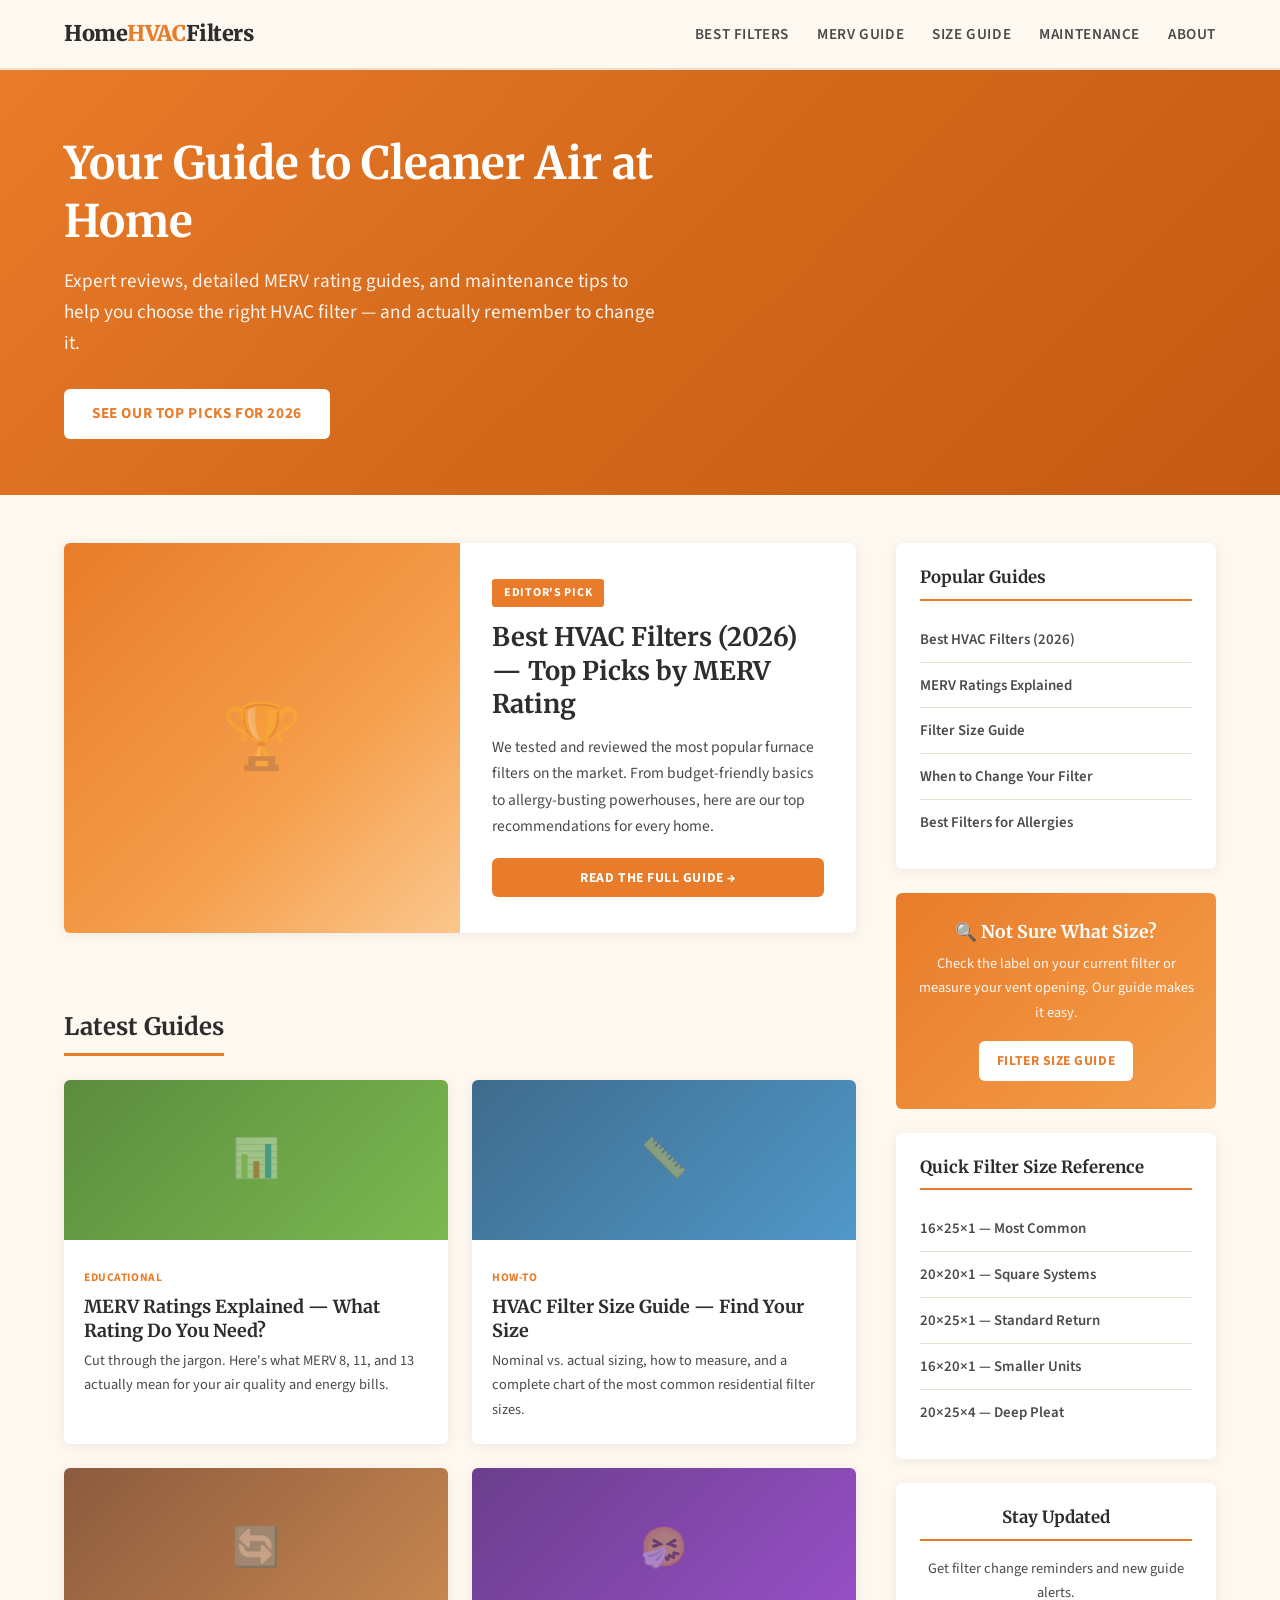
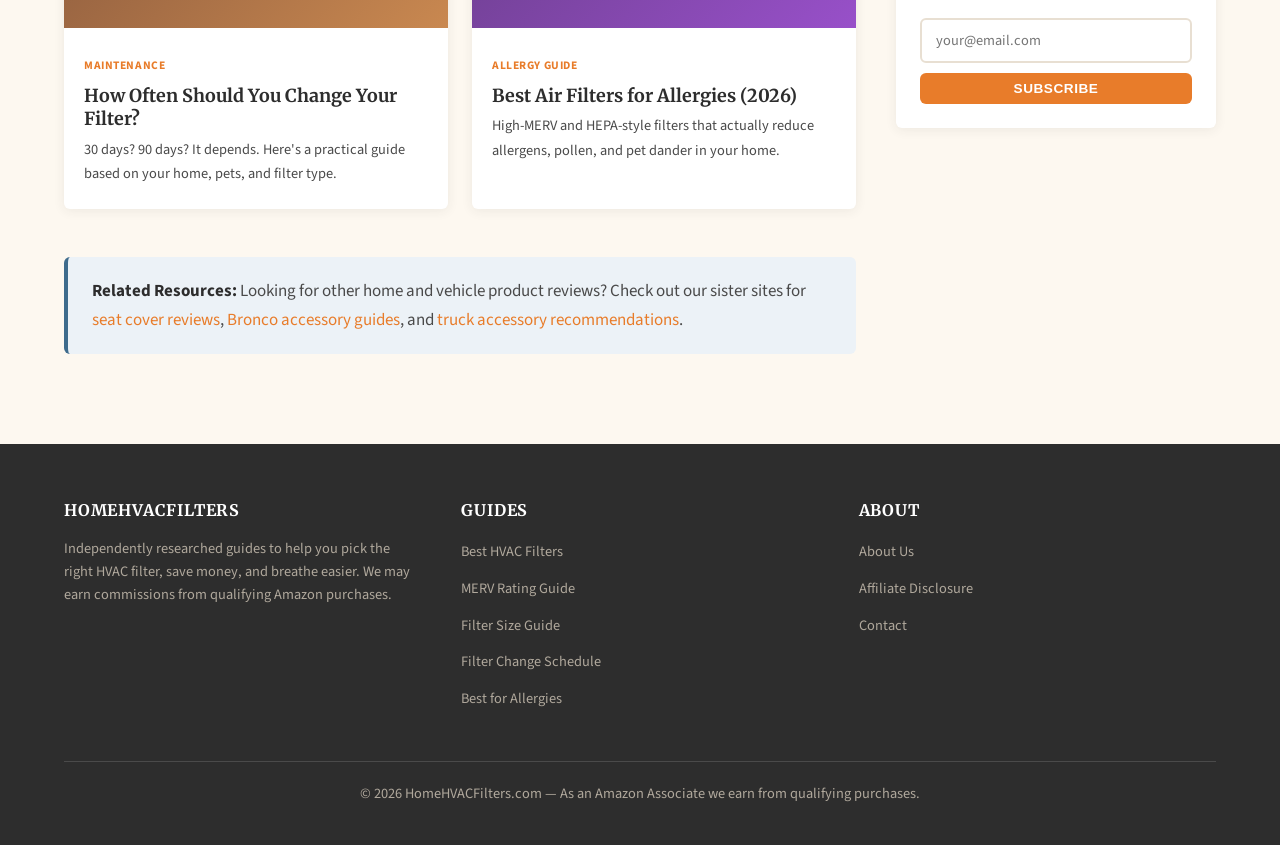
==== index.html @ cb99efe9 "Initial deploy: HomeHVACFilters.com — T2 Magazine template with full SEO" ====
<!DOCTYPE html>
<html lang="en">
<head>
  <meta charset="UTF-8">
  <meta name="viewport" content="width=device-width, initial-scale=1.0">
  <title>Home HVAC Filters — Expert Reviews &amp; Guides</title>
  <meta name="description" content="Find the best HVAC filters for your home. Expert reviews, MERV rating guides, size charts, and maintenance tips for cleaner air.">
  <link rel="canonical" href="https://homehvacfilters.com/">
  <!-- Open Graph -->
  <meta property="og:title" content="Home HVAC Filters — Expert Reviews & Guides">
  <meta property="og:description" content="Find the best HVAC filters for your home. Expert reviews, MERV rating guides, size charts, and maintenance tips for cleaner air.">
  <meta property="og:url" content="https://homehvacfilters.com/">
  <meta property="og:type" content="website">
  <meta property="og:image" content="https://homehvacfilters.com/images/og-home.png">
  <meta property="og:site_name" content="HomeHVACFilters">
  <!-- Fonts -->
  <link rel="preconnect" href="https://fonts.googleapis.com">
  <link rel="preconnect" href="https://fonts.gstatic.com" crossorigin>
  <link href="https://fonts.googleapis.com/css2?family=Merriweather:wght@400;700;900&family=Source+Sans+Pro:wght@400;600;700&display=swap" rel="stylesheet">
  <link rel="stylesheet" href="css/style.css">
  <!-- Structured Data -->
  <script type="application/ld+json">
  {
    "@context": "https://schema.org",
    "@type": "WebSite",
    "name": "HomeHVACFilters",
    "url": "https://homehvacfilters.com/",
    "description": "Expert HVAC filter reviews, MERV rating guides, size charts, and maintenance tips.",
    "publisher": {
      "@type": "Organization",
      "name": "HomeHVACFilters",
      "url": "https://homehvacfilters.com/"
    }
  }
  </script>
  <script type="application/ld+json">
  {
    "@context": "https://schema.org",
    "@type": "BreadcrumbList",
    "itemListElement": [
      { "@type": "ListItem", "position": 1, "name": "Home", "item": "https://homehvacfilters.com/" }
    ]
  }
  </script>
</head>
<body>

<!-- Navigation -->
<nav class="nav" aria-label="Main navigation">
  <div class="container">
    <a href="/" class="nav-logo" aria-label="HomeHVACFilters homepage">Home<span>HVAC</span>Filters</a>
    <ul class="nav-links">
      <li><a href="best-hvac-filters.html">Best Filters</a></li>
      <li><a href="merv-rating-guide.html">MERV Guide</a></li>
      <li><a href="filter-size-guide.html">Size Guide</a></li>
      <li><a href="how-often-change-hvac-filter.html">Maintenance</a></li>
      <li><a href="about.html">About</a></li>
    </ul>
    <button class="nav-toggle" aria-label="Toggle menu" aria-expanded="false">
      <span></span><span></span><span></span>
    </button>
  </div>
</nav>

<!-- Hero -->
<section class="hero">
  <div class="container">
    <h1>Your Guide to Cleaner Air at Home</h1>
    <p class="subtitle">Expert reviews, detailed MERV rating guides, and maintenance tips to help you choose the right HVAC filter — and actually remember to change it.</p>
    <a href="best-hvac-filters.html" class="btn">See Our Top Picks for 2026</a>
  </div>
</section>

<!-- Main Content + Sidebar -->
<div class="container">
  <div class="content-layout">
    <main class="main-content">

      <!-- Featured Article -->
      <a href="best-hvac-filters.html" style="text-decoration:none;color:inherit;">
        <article class="featured-card">
          <div class="featured-card-image" role="img" aria-label="Trophy icon representing our best HVAC filter picks for 2026">🏆</div>
          <div class="featured-card-body">
            <span class="tag">Editor's Pick</span>
            <h2><span>Best HVAC Filters (2026) — Top Picks by MERV Rating</span></h2>
            <p>We tested and reviewed the most popular furnace filters on the market. From budget-friendly basics to allergy-busting powerhouses, here are our top recommendations for every home.</p>
            <span class="btn btn-primary btn-sm">Read the Full Guide →</span>
          </div>
        </article>
      </a>

      <!-- Latest Guides Grid -->
      <h2 class="section-title">Latest Guides</h2>
      <div class="articles-grid">

        <article class="article-card">
          <div class="article-card-image gradient-1" role="img" aria-label="Chart icon for MERV rating educational guide">📊</div>
          <div class="article-card-body">
            <span class="tag">Educational</span>
            <h3><a href="merv-rating-guide.html">MERV Ratings Explained — What Rating Do You Need?</a></h3>
            <p>Cut through the jargon. Here's what MERV 8, 11, and 13 actually mean for your air quality and energy bills.</p>
          </div>
        </article>

        <article class="article-card">
          <div class="article-card-image gradient-2" role="img" aria-label="Ruler icon for filter size measurement guide">📏</div>
          <div class="article-card-body">
            <span class="tag">How-To</span>
            <h3><a href="filter-size-guide.html">HVAC Filter Size Guide — Find Your Size</a></h3>
            <p>Nominal vs. actual sizing, how to measure, and a complete chart of the most common residential filter sizes.</p>
          </div>
        </article>

        <article class="article-card">
          <div class="article-card-image gradient-3" role="img" aria-label="Refresh icon for filter change schedule guide">🔄</div>
          <div class="article-card-body">
            <span class="tag">Maintenance</span>
            <h3><a href="how-often-change-hvac-filter.html">How Often Should You Change Your Filter?</a></h3>
            <p>30 days? 90 days? It depends. Here's a practical guide based on your home, pets, and filter type.</p>
          </div>
        </article>

        <article class="article-card">
          <div class="article-card-image gradient-4" role="img" aria-label="Sneeze icon for allergy air filter guide">🤧</div>
          <div class="article-card-body">
            <span class="tag">Allergy Guide</span>
            <h3><a href="best-air-filters-allergies.html">Best Air Filters for Allergies (2026)</a></h3>
            <p>High-MERV and HEPA-style filters that actually reduce allergens, pollen, and pet dander in your home.</p>
          </div>
        </article>

      </div>

      <!-- Cross-site related resources -->
      <div class="info-box info">
        <strong>Related Resources:</strong> Looking for other home and vehicle product reviews? Check out our sister sites for <a href="https://bestseatcover.com" target="_blank" rel="noopener">seat cover reviews</a>, <a href="https://bestbroncoaccessories.com" target="_blank" rel="noopener">Bronco accessory guides</a>, and <a href="https://besttruckaccessories.com" target="_blank" rel="noopener">truck accessory recommendations</a>.
      </div>

    </main>

    <!-- Sidebar -->
    <aside class="sidebar">
      <div class="sidebar-block">
        <h4>Popular Guides</h4>
        <ul>
          <li><a href="best-hvac-filters.html">Best HVAC Filters (2026)</a></li>
          <li><a href="merv-rating-guide.html">MERV Ratings Explained</a></li>
          <li><a href="filter-size-guide.html">Filter Size Guide</a></li>
          <li><a href="how-often-change-hvac-filter.html">When to Change Your Filter</a></li>
          <li><a href="best-air-filters-allergies.html">Best Filters for Allergies</a></li>
        </ul>
      </div>

      <div class="sidebar-cta">
        <h4>🔍 Not Sure What Size?</h4>
        <p>Check the label on your current filter or measure your vent opening. Our guide makes it easy.</p>
        <a href="filter-size-guide.html" class="btn btn-sm">Filter Size Guide</a>
      </div>

      <div class="sidebar-block">
        <h4>Quick Filter Size Reference</h4>
        <ul>
          <li><a href="filter-size-guide.html#common-sizes">16×25×1 — Most Common</a></li>
          <li><a href="filter-size-guide.html#common-sizes">20×20×1 — Square Systems</a></li>
          <li><a href="filter-size-guide.html#common-sizes">20×25×1 — Standard Return</a></li>
          <li><a href="filter-size-guide.html#common-sizes">16×20×1 — Smaller Units</a></li>
          <li><a href="filter-size-guide.html#common-sizes">20×25×4 — Deep Pleat</a></li>
        </ul>
      </div>

      <div class="sidebar-block sidebar-newsletter">
        <h4>Stay Updated</h4>
        <p>Get filter change reminders and new guide alerts.</p>
        <input type="email" class="email-input" placeholder="your@email.com" aria-label="Email address for newsletter signup">
        <button class="btn btn-primary btn-sm btn-block">Subscribe</button>
      </div>
    </aside>
  </div>
</div>

<!-- Footer -->
<footer class="footer">
  <div class="container">
    <div class="footer-grid">
      <div>
        <h4>HomeHVACFilters</h4>
        <p>Independently researched guides to help you pick the right HVAC filter, save money, and breathe easier. We may earn commissions from qualifying Amazon purchases.</p>
      </div>
      <div>
        <h4>Guides</h4>
        <ul>
          <li><a href="best-hvac-filters.html">Best HVAC Filters</a></li>
          <li><a href="merv-rating-guide.html">MERV Rating Guide</a></li>
          <li><a href="filter-size-guide.html">Filter Size Guide</a></li>
          <li><a href="how-often-change-hvac-filter.html">Filter Change Schedule</a></li>
          <li><a href="best-air-filters-allergies.html">Best for Allergies</a></li>
        </ul>
      </div>
      <div>
        <h4>About</h4>
        <ul>
          <li><a href="about.html">About Us</a></li>
          <li><a href="about.html#disclosure">Affiliate Disclosure</a></li>
          <li><a href="about.html#contact">Contact</a></li>
        </ul>
      </div>
    </div>
    <div class="footer-bottom">
      <p>&copy; <span data-year></span> HomeHVACFilters.com — As an Amazon Associate we earn from qualifying purchases.</p>
    </div>
  </div>
</footer>

<script src="js/main.js" defer></script>
</body>
</html>
---- css/style.css ----
/* ============================================
   T2 Magazine Template — Home HVAC Filters
   Warm cream/charcoal/orange editorial style
   Merriweather (serif headings) + Source Sans Pro (body)
   ============================================ */

/* --- Reset & Base --- */
*, *::before, *::after { box-sizing: border-box; margin: 0; padding: 0; }

:root {
  --cream: #FDF8F0;
  --white: #FFFFFF;
  --charcoal: #2D2D2D;
  --body-text: #4A4A4A;
  --orange: #E87C2A;
  --orange-hover: #F59E4B;
  --light-cream: #F5EDE0;
  --border: #E8DFD2;
  --shadow: 0 2px 12px rgba(45,45,45,0.08);
  --shadow-hover: 0 4px 20px rgba(45,45,45,0.14);
  --radius: 6px;
  --max-width: 1200px;
  --sidebar-width: 320px;
  --font-heading: 'Merriweather', Georgia, 'Times New Roman', serif;
  --font-body: 'Source Sans Pro', 'Segoe UI', Helvetica, Arial, sans-serif;
}

html { scroll-behavior: smooth; }

body {
  font-family: var(--font-body);
  font-size: 17px;
  line-height: 1.7;
  color: var(--body-text);
  background: var(--cream);
  -webkit-font-smoothing: antialiased;
}

img { max-width: 100%; height: auto; display: block; }
a { color: var(--orange); text-decoration: none; transition: color .2s; }
a:hover { color: var(--orange-hover); }

h1, h2, h3, h4, h5, h6 {
  font-family: var(--font-heading);
  color: var(--charcoal);
  line-height: 1.3;
  font-weight: 700;
}
h1 { font-size: 2.4rem; margin-bottom: .6em; }
h2 { font-size: 1.8rem; margin-bottom: .5em; margin-top: 1.6em; }
h3 { font-size: 1.35rem; margin-bottom: .4em; margin-top: 1.2em; }
h4 { font-size: 1.1rem; margin-bottom: .3em; }

p { margin-bottom: 1.1em; }

/* --- Utility --- */
.container { max-width: var(--max-width); margin: 0 auto; padding: 0 24px; }
.sr-only { position: absolute; width: 1px; height: 1px; overflow: hidden; clip: rect(0,0,0,0); }

/* --- Navigation --- */
.nav {
  background: var(--cream);
  border-bottom: 2px solid var(--border);
  position: sticky;
  top: 0;
  z-index: 100;
}
.nav .container {
  display: flex;
  align-items: center;
  justify-content: space-between;
  height: 68px;
}
.nav-logo {
  font-family: var(--font-heading);
  font-size: 1.35rem;
  font-weight: 900;
  color: var(--charcoal);
  letter-spacing: -.02em;
}
.nav-logo span { color: var(--orange); }
.nav-links { display: flex; gap: 28px; list-style: none; }
.nav-links a {
  color: var(--body-text);
  font-weight: 600;
  font-size: .95rem;
  text-transform: uppercase;
  letter-spacing: .04em;
  padding: 4px 0;
  border-bottom: 2px solid transparent;
  transition: color .2s, border-color .2s;
}
.nav-links a:hover,
.nav-links a.active {
  color: var(--orange);
  border-bottom-color: var(--orange);
}
.nav-toggle { display: none; background: none; border: none; cursor: pointer; padding: 8px; }
.nav-toggle span {
  display: block; width: 24px; height: 2px; background: var(--charcoal);
  margin: 5px 0; transition: .3s;
}

/* --- Hero (Homepage) --- */
.hero {
  background: linear-gradient(135deg, #E87C2A 0%, #D4681A 50%, #C45A12 100%);
  color: var(--white);
  padding: 64px 0 56px;
  margin-bottom: 48px;
}
.hero h1 {
  color: var(--white);
  font-size: 2.8rem;
  max-width: 700px;
  margin-bottom: .35em;
}
.hero .subtitle {
  font-size: 1.2rem;
  opacity: .92;
  max-width: 600px;
  margin-bottom: 1.6em;
  line-height: 1.6;
}
.hero .btn { background: var(--white); color: var(--orange); }
.hero .btn:hover { background: var(--cream); color: var(--charcoal); }

/* --- Page Hero (Inner pages) --- */
.page-hero {
  background: linear-gradient(135deg, var(--charcoal) 0%, #3D3D3D 100%);
  color: var(--white);
  padding: 48px 0 40px;
  margin-bottom: 40px;
}
.page-hero h1 { color: var(--white); font-size: 2.2rem; margin-bottom: .3em; }
.page-hero .page-meta {
  font-size: .95rem;
  opacity: .8;
}
.breadcrumb {
  font-size: .85rem;
  margin-bottom: 12px;
  opacity: .7;
}
.breadcrumb a { color: var(--orange-hover); }

/* --- Layout: Content + Sidebar --- */
.content-layout {
  display: grid;
  grid-template-columns: 1fr var(--sidebar-width);
  gap: 40px;
  align-items: start;
}
.main-content { min-width: 0; }

/* --- Featured Article Card (Homepage) --- */
.featured-card {
  background: var(--white);
  border-radius: var(--radius);
  box-shadow: var(--shadow);
  overflow: hidden;
  margin-bottom: 40px;
  display: grid;
  grid-template-columns: 1fr 1fr;
  transition: box-shadow .3s;
}
.featured-card:hover { box-shadow: var(--shadow-hover); }
.featured-card-image {
  background: linear-gradient(135deg, #E87C2A 0%, #F59E4B 60%, #FBC78D 100%);
  min-height: 300px;
  display: flex;
  align-items: center;
  justify-content: center;
  font-size: 4rem;
  color: rgba(255,255,255,.3);
}
.featured-card-body { padding: 36px 32px; display: flex; flex-direction: column; justify-content: center; }
.featured-card-body .tag {
  display: inline-block;
  background: var(--orange);
  color: var(--white);
  font-size: .75rem;
  font-weight: 700;
  text-transform: uppercase;
  letter-spacing: .06em;
  padding: 4px 12px;
  border-radius: 3px;
  margin-bottom: 14px;
  width: fit-content;
}
.featured-card-body h2 { font-size: 1.6rem; margin-top: 0; margin-bottom: .5em; }
.featured-card-body h2 a { color: var(--charcoal); }
.featured-card-body h2 a:hover { color: var(--orange); }
.featured-card-body p { font-size: .97rem; color: var(--body-text); margin-bottom: 1.2em; }

/* --- Article Cards Grid --- */
.articles-grid {
  display: grid;
  grid-template-columns: repeat(auto-fill, minmax(280px, 1fr));
  gap: 24px;
  margin-bottom: 48px;
}
.article-card {
  background: var(--white);
  border-radius: var(--radius);
  box-shadow: var(--shadow);
  overflow: hidden;
  transition: box-shadow .3s, transform .2s;
}
.article-card:hover { box-shadow: var(--shadow-hover); transform: translateY(-2px); }
.article-card-image {
  height: 160px;
  display: flex;
  align-items: center;
  justify-content: center;
  font-size: 2.4rem;
  color: rgba(255,255,255,.35);
}
.article-card-image.gradient-1 { background: linear-gradient(135deg, #5B8C3E 0%, #7CB950 100%); }
.article-card-image.gradient-2 { background: linear-gradient(135deg, #3E6B8C 0%, #5098C9 100%); }
.article-card-image.gradient-3 { background: linear-gradient(135deg, #8C5B3E 0%, #C98850 100%); }
.article-card-image.gradient-4 { background: linear-gradient(135deg, #6B3E8C 0%, #9850C9 100%); }
.article-card-image.gradient-5 { background: linear-gradient(135deg, #8C3E5B 0%, #C95080 100%); }
.article-card-image.gradient-6 { background: linear-gradient(135deg, #3E8C7A 0%, #50C9A8 100%); }
.article-card-body { padding: 22px 20px; }
.article-card-body .tag {
  display: inline-block;
  font-size: .72rem;
  font-weight: 700;
  text-transform: uppercase;
  letter-spacing: .05em;
  color: var(--orange);
  margin-bottom: 8px;
}
.article-card-body h3 { font-size: 1.12rem; margin-top: 0; margin-bottom: .4em; }
.article-card-body h3 a { color: var(--charcoal); }
.article-card-body h3 a:hover { color: var(--orange); }
.article-card-body p { font-size: .9rem; color: var(--body-text); margin-bottom: 0; }

/* --- Sidebar --- */
.sidebar { position: sticky; top: 88px; }
.sidebar-block {
  background: var(--white);
  border-radius: var(--radius);
  box-shadow: var(--shadow);
  padding: 24px;
  margin-bottom: 24px;
}
.sidebar-block h4 {
  font-family: var(--font-heading);
  font-size: 1.05rem;
  margin-bottom: 16px;
  padding-bottom: 10px;
  border-bottom: 2px solid var(--orange);
}
.sidebar-block ul { list-style: none; }
.sidebar-block ul li { padding: 8px 0; border-bottom: 1px solid var(--border); }
.sidebar-block ul li:last-child { border-bottom: none; }
.sidebar-block ul li a {
  color: var(--body-text);
  font-weight: 600;
  font-size: .93rem;
}
.sidebar-block ul li a:hover { color: var(--orange); }

/* Sidebar CTA */
.sidebar-cta {
  background: linear-gradient(135deg, var(--orange), var(--orange-hover));
  color: var(--white);
  text-align: center;
  border-radius: var(--radius);
  padding: 28px 20px;
  margin-bottom: 24px;
}
.sidebar-cta h4 { color: var(--white); border-bottom: none; padding-bottom: 0; margin-bottom: 8px; }
.sidebar-cta p { font-size: .9rem; opacity: .92; margin-bottom: 16px; }
.sidebar-cta .btn { background: var(--white); color: var(--orange); }
.sidebar-cta .btn:hover { background: var(--cream); }

/* Newsletter placeholder */
.sidebar-newsletter { text-align: center; }
.sidebar-newsletter p { font-size: .9rem; margin-bottom: 12px; }
.sidebar-newsletter .email-input {
  width: 100%;
  padding: 10px 14px;
  border: 2px solid var(--border);
  border-radius: var(--radius);
  font-family: var(--font-body);
  font-size: .9rem;
  margin-bottom: 10px;
  transition: border-color .2s;
}
.sidebar-newsletter .email-input:focus { border-color: var(--orange); outline: none; }

/* --- Buttons --- */
.btn {
  display: inline-block;
  padding: 12px 28px;
  border-radius: var(--radius);
  font-weight: 700;
  font-size: .95rem;
  text-transform: uppercase;
  letter-spacing: .04em;
  cursor: pointer;
  transition: all .2s;
  border: none;
  text-align: center;
}
.btn-primary { background: var(--orange); color: var(--white); }
.btn-primary:hover { background: var(--orange-hover); color: var(--white); }
.btn-secondary {
  background: transparent;
  color: var(--orange);
  border: 2px solid var(--orange);
}
.btn-secondary:hover { background: var(--orange); color: var(--white); }
.btn-sm { padding: 8px 18px; font-size: .85rem; }
.btn-block { display: block; width: 100%; }

/* --- Article Content (inner pages) --- */
.article-content { padding-bottom: 48px; }
.article-content h2 { border-bottom: 2px solid var(--border); padding-bottom: .4em; }
.article-content ul, .article-content ol { margin-bottom: 1.2em; padding-left: 1.6em; }
.article-content li { margin-bottom: .5em; }
.article-content blockquote {
  border-left: 4px solid var(--orange);
  background: var(--white);
  padding: 20px 24px;
  margin: 1.5em 0;
  border-radius: 0 var(--radius) var(--radius) 0;
  font-style: italic;
}

/* Product Cards */
.product-card {
  background: var(--white);
  border-radius: var(--radius);
  box-shadow: var(--shadow);
  padding: 28px;
  margin-bottom: 28px;
  border-left: 4px solid var(--orange);
  transition: box-shadow .3s;
}
.product-card:hover { box-shadow: var(--shadow-hover); }
.product-card .product-rank {
  display: inline-flex;
  align-items: center;
  justify-content: center;
  width: 36px; height: 36px;
  background: var(--orange);
  color: var(--white);
  font-weight: 900;
  font-size: 1.1rem;
  border-radius: 50%;
  margin-bottom: 12px;
}
.product-card h3 { margin-top: 0; margin-bottom: .3em; }
.product-card .product-meta {
  font-size: .88rem;
  color: var(--body-text);
  margin-bottom: .8em;
}
.product-card .product-meta span {
  display: inline-block;
  background: var(--light-cream);
  padding: 3px 10px;
  border-radius: 3px;
  margin-right: 8px;
  margin-bottom: 4px;
  font-weight: 600;
}
.product-card .product-pros { margin-bottom: 1em; }
.product-card .product-pros li { color: #3D7A2A; }
.product-card .btn { margin-top: 4px; }

/* Premium pick highlight */
.product-card.premium-pick {
  border-left-color: #DAA520;
  background: linear-gradient(135deg, #FFFBF0, var(--white));
}
.product-card.premium-pick .product-rank { background: #DAA520; }

/* Comparison Table */
.comparison-table {
  width: 100%;
  border-collapse: collapse;
  margin: 1.5em 0 2em;
  background: var(--white);
  border-radius: var(--radius);
  overflow: hidden;
  box-shadow: var(--shadow);
}
.comparison-table th {
  background: var(--charcoal);
  color: var(--white);
  font-family: var(--font-heading);
  font-size: .85rem;
  text-transform: uppercase;
  letter-spacing: .04em;
  padding: 14px 16px;
  text-align: left;
}
.comparison-table td {
  padding: 14px 16px;
  border-bottom: 1px solid var(--border);
  font-size: .93rem;
}
.comparison-table tr:last-child td { border-bottom: none; }
.comparison-table tr:hover td { background: #FDF8F0; }

/* Info boxes */
.info-box {
  border-radius: var(--radius);
  padding: 20px 24px;
  margin: 1.5em 0;
}
.info-box.tip {
  background: #F0F7EC;
  border-left: 4px solid #5B8C3E;
}
.info-box.warning {
  background: #FFF5EC;
  border-left: 4px solid var(--orange);
}
.info-box.info {
  background: #ECF2F7;
  border-left: 4px solid #3E6B8C;
}
.info-box strong { color: var(--charcoal); }

/* MERV Rating visual blocks */
.merv-block {
  background: var(--white);
  border-radius: var(--radius);
  box-shadow: var(--shadow);
  padding: 24px;
  margin-bottom: 20px;
  display: grid;
  grid-template-columns: 80px 1fr;
  gap: 20px;
  align-items: start;
}
.merv-badge {
  width: 72px; height: 72px;
  border-radius: 50%;
  display: flex;
  align-items: center;
  justify-content: center;
  font-family: var(--font-heading);
  font-size: 1rem;
  font-weight: 900;
  color: var(--white);
  text-align: center;
  line-height: 1.1;
}
.merv-badge.low { background: #8CB33E; }
.merv-badge.medium { background: #3E8CB3; }
.merv-badge.high { background: #E87C2A; }
.merv-badge.very-high { background: #B33E5B; }

/* Size chart grid */
.size-grid {
  display: grid;
  grid-template-columns: repeat(auto-fill, minmax(180px, 1fr));
  gap: 12px;
  margin: 1.5em 0;
}
.size-item {
  background: var(--white);
  border-radius: var(--radius);
  box-shadow: var(--shadow);
  padding: 16px;
  text-align: center;
  transition: box-shadow .2s;
}
.size-item:hover { box-shadow: var(--shadow-hover); }
.size-item .size-label {
  font-family: var(--font-heading);
  font-size: 1.15rem;
  font-weight: 700;
  color: var(--charcoal);
  margin-bottom: 6px;
}
.size-item .size-desc { font-size: .82rem; color: var(--body-text); margin-bottom: 10px; }

/* --- Section headings --- */
.section-title {
  font-family: var(--font-heading);
  font-size: 1.5rem;
  color: var(--charcoal);
  margin-bottom: 24px;
  padding-bottom: 10px;
  border-bottom: 3px solid var(--orange);
  display: inline-block;
}

/* --- Footer --- */
.footer {
  background: var(--charcoal);
  color: var(--cream);
  padding: 56px 0 24px;
  margin-top: 64px;
}
.footer-grid {
  display: grid;
  grid-template-columns: repeat(3, 1fr);
  gap: 40px;
  margin-bottom: 40px;
}
.footer h4 {
  color: var(--white);
  font-size: 1rem;
  margin-bottom: 16px;
  text-transform: uppercase;
  letter-spacing: .05em;
}
.footer p { color: #B0A89C; font-size: .9rem; line-height: 1.6; }
.footer ul { list-style: none; }
.footer ul li { margin-bottom: 8px; }
.footer ul a { color: #B0A89C; font-size: .9rem; }
.footer ul a:hover { color: var(--orange-hover); }
.footer-bottom {
  border-top: 1px solid #4A4A4A;
  padding-top: 20px;
  text-align: center;
  font-size: .82rem;
  color: #8A8278;
}
.footer-bottom a { color: #B0A89C; }

/* --- Affiliate Disclosure Banner --- */
.affiliate-notice {
  background: var(--light-cream);
  border: 1px solid var(--border);
  border-radius: var(--radius);
  padding: 12px 18px;
  font-size: .82rem;
  color: var(--body-text);
  margin-bottom: 24px;
}

/* --- Responsive --- */
@media (max-width: 900px) {
  .content-layout {
    grid-template-columns: 1fr;
  }
  .sidebar { position: static; }
  .featured-card { grid-template-columns: 1fr; }
  .featured-card-image { min-height: 200px; }
  .footer-grid { grid-template-columns: 1fr; gap: 32px; }
  h1 { font-size: 1.9rem; }
  .hero h1 { font-size: 2.1rem; }
  .page-hero h1 { font-size: 1.8rem; }
  .merv-block { grid-template-columns: 1fr; text-align: center; }
}

@media (max-width: 600px) {
  body { font-size: 16px; }
  .container { padding: 0 16px; }
  .nav .container { height: 56px; }
  .nav-links { display: none; flex-direction: column; position: absolute; top: 56px; left: 0; right: 0; background: var(--cream); border-bottom: 2px solid var(--border); padding: 16px 24px; gap: 12px; z-index: 99; }
  .nav-links.open { display: flex; }
  .nav-toggle { display: block; }
  .hero { padding: 40px 0 32px; }
  .hero h1 { font-size: 1.7rem; }
  .articles-grid { grid-template-columns: 1fr; }
  .size-grid { grid-template-columns: repeat(2, 1fr); }
  .comparison-table { font-size: .82rem; }
  .comparison-table th, .comparison-table td { padding: 10px 10px; }
}
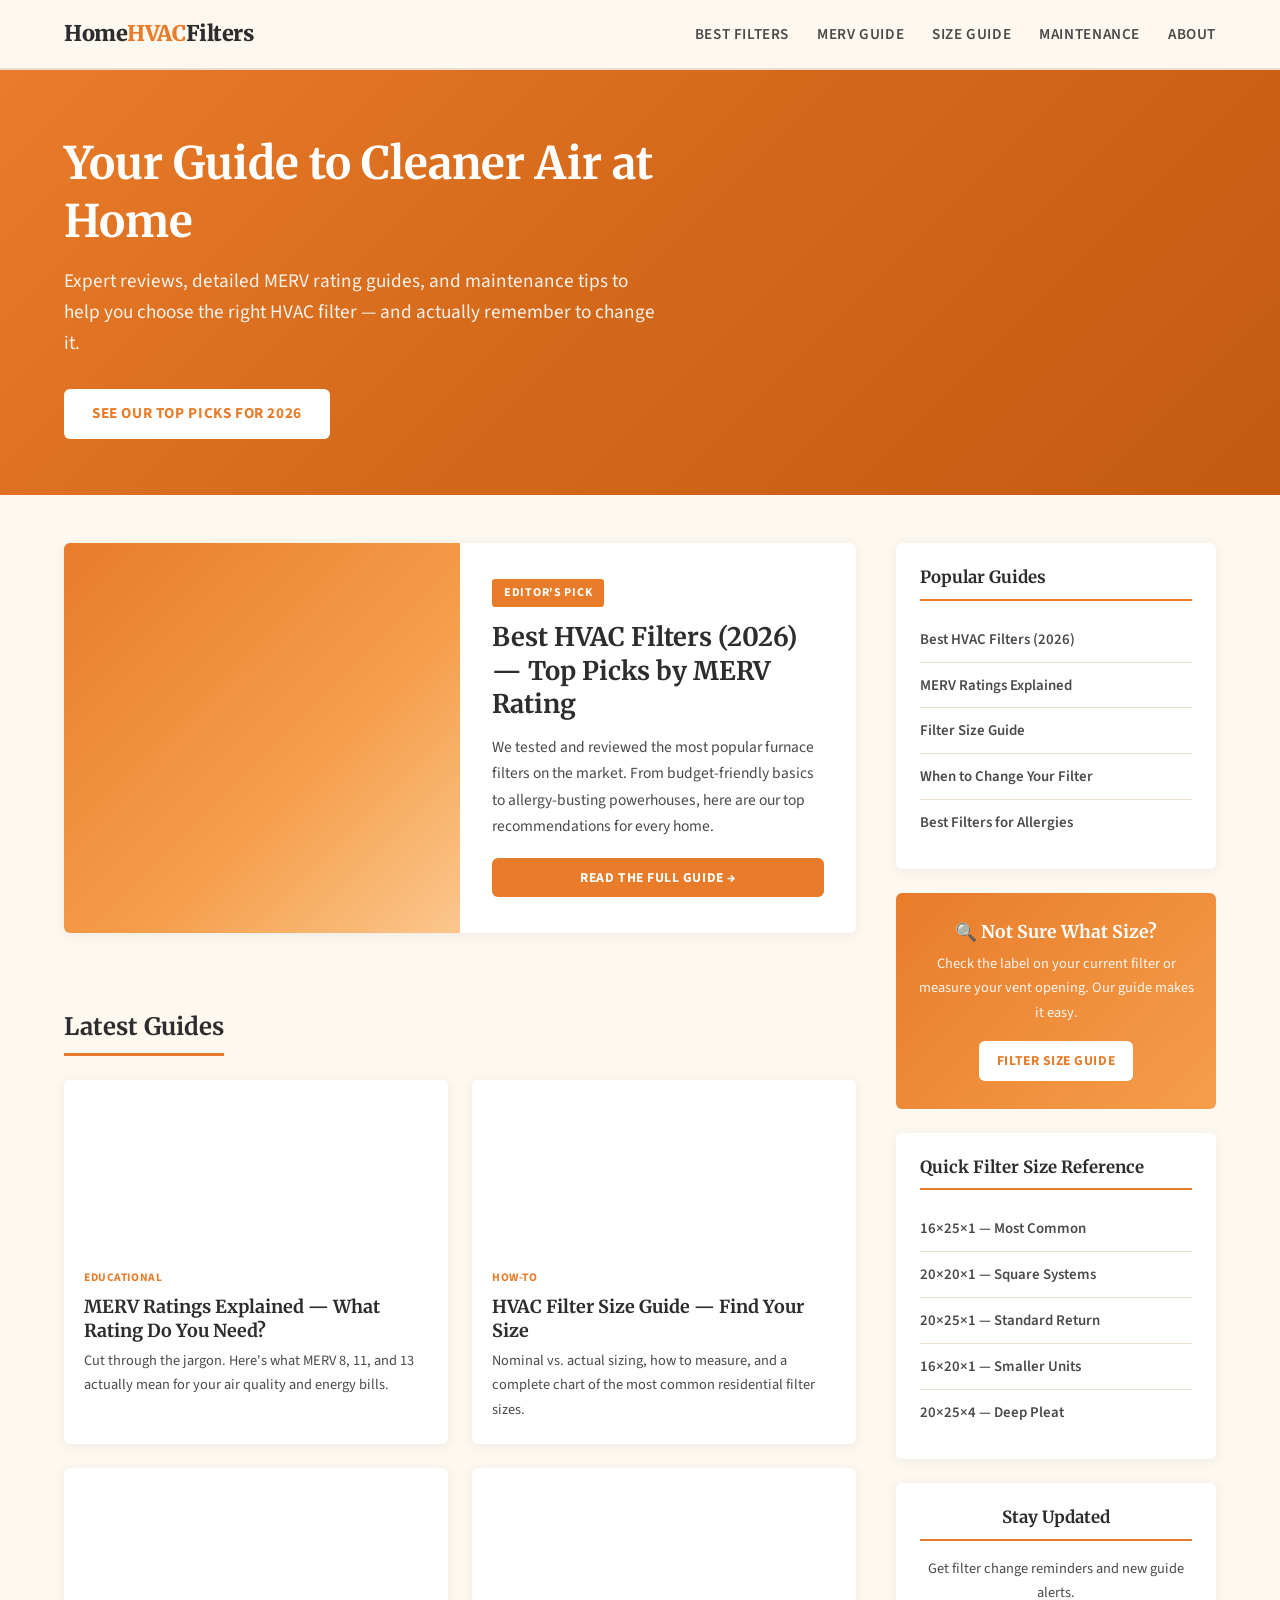
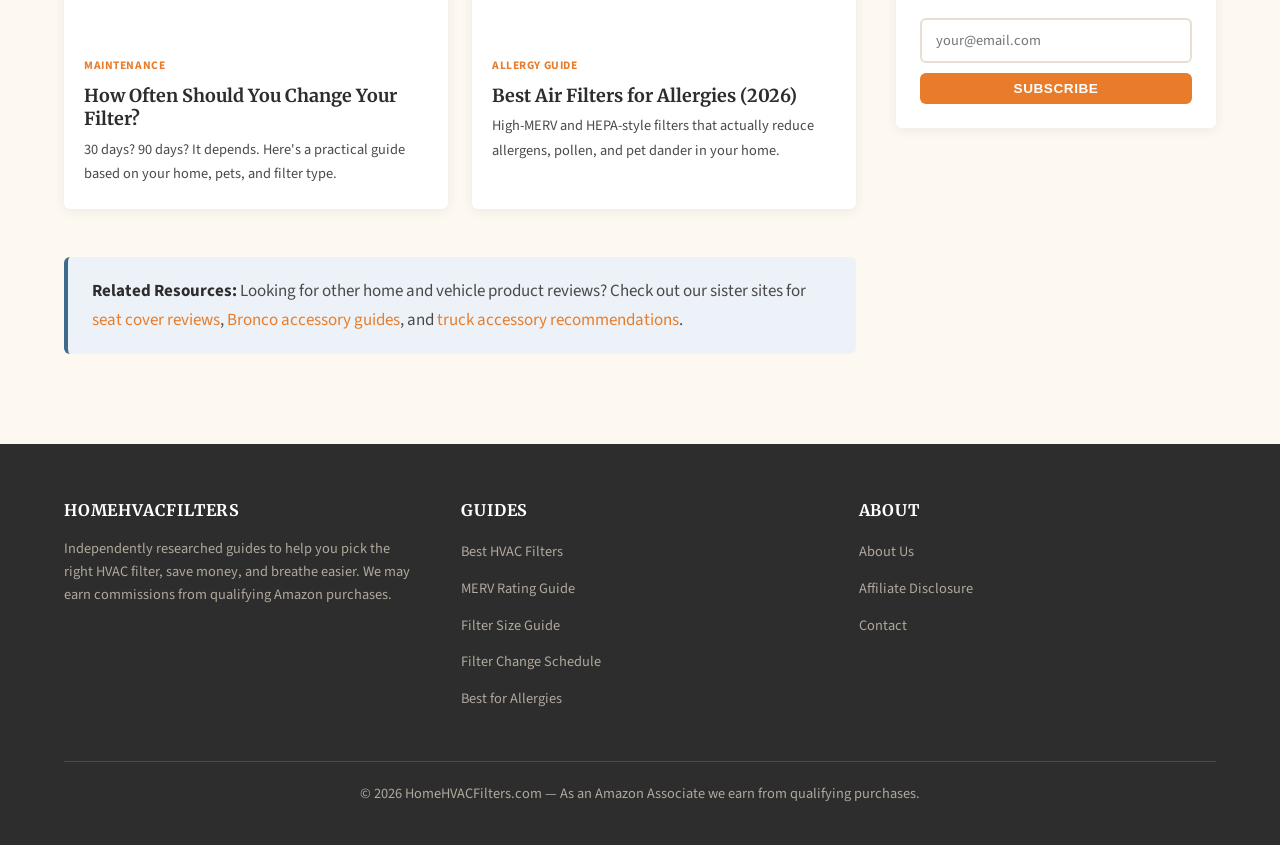
==== commit 1ed0a0a6: "Mobile UX overhaul: compact cards, accordion reviews, sticky jump nav, collapsible sections, emoji c" ====
--- a/index.html
+++ b/index.html
@@ -79,7 +79,7 @@
       <!-- Featured Article -->
       <a href="best-hvac-filters.html" style="text-decoration:none;color:inherit;">
         <article class="featured-card">
-          <div class="featured-card-image" role="img" aria-label="Trophy icon representing our best HVAC filter picks for 2026">🏆</div>
+          <div class="featured-card-image" role="img" aria-label="Best HVAC filter picks"></div>
           <div class="featured-card-body">
             <span class="tag">Editor's Pick</span>
             <h2><span>Best HVAC Filters (2026) — Top Picks by MERV Rating</span></h2>
@@ -94,7 +94,7 @@
       <div class="articles-grid">
 
         <article class="article-card">
-          <div class="article-card-image gradient-1" role="img" aria-label="Chart icon for MERV rating educational guide">📊</div>
+          <div class="article-card-image" role="img"></div>
           <div class="article-card-body">
             <span class="tag">Educational</span>
             <h3><a href="merv-rating-guide.html">MERV Ratings Explained — What Rating Do You Need?</a></h3>
@@ -103,7 +103,7 @@
         </article>
 
         <article class="article-card">
-          <div class="article-card-image gradient-2" role="img" aria-label="Ruler icon for filter size measurement guide">📏</div>
+          <div class="article-card-image" role="img"></div>
           <div class="article-card-body">
             <span class="tag">How-To</span>
             <h3><a href="filter-size-guide.html">HVAC Filter Size Guide — Find Your Size</a></h3>
@@ -112,7 +112,7 @@
         </article>
 
         <article class="article-card">
-          <div class="article-card-image gradient-3" role="img" aria-label="Refresh icon for filter change schedule guide">🔄</div>
+          <div class="article-card-image" role="img"></div>
           <div class="article-card-body">
             <span class="tag">Maintenance</span>
             <h3><a href="how-often-change-hvac-filter.html">How Often Should You Change Your Filter?</a></h3>
@@ -121,7 +121,7 @@
         </article>
 
         <article class="article-card">
-          <div class="article-card-image gradient-4" role="img" aria-label="Sneeze icon for allergy air filter guide">🤧</div>
+          <div class="article-card-image" role="img"></div>
           <div class="article-card-body">
             <span class="tag">Allergy Guide</span>
             <h3><a href="best-air-filters-allergies.html">Best Air Filters for Allergies (2026)</a></h3>
--- a/css/style.css
+++ b/css/style.css
@@ -567,3 +567,365 @@
   .comparison-table { font-size: .82rem; }
   .comparison-table th, .comparison-table td { padding: 10px 10px; }
 }
+
+
+/* ═══════════════════════════════════════════════
+   MOBILE UX OVERHAUL — Compact Cards, Accordions,
+   Sticky Nav, Collapsible Sections, Vehicle Finder
+   ═══════════════════════════════════════════════ */
+
+/* ── Accordion Review Cards (mobile compact) ── */
+.review-compact-summary {
+  display: none;
+}
+.review-detail-toggle {
+  display: none;
+}
+
+/* ── Sticky Jump Nav ── */
+.sticky-jump-nav {
+  display: none;
+  position: sticky;
+  top: 60px;
+  z-index: 90;
+  background: inherit;
+  border-bottom: 1px solid rgba(128,128,128,0.2);
+  overflow-x: auto;
+  -webkit-overflow-scrolling: touch;
+  scrollbar-width: none;
+  padding: 8px 12px;
+  gap: 6px;
+  white-space: nowrap;
+}
+.sticky-jump-nav::-webkit-scrollbar { display: none; }
+.sticky-jump-nav .jump-pill {
+  display: inline-block;
+  padding: 5px 12px;
+  border-radius: 100px;
+  font-size: 0.78rem;
+  font-weight: 600;
+  text-decoration: none;
+  white-space: nowrap;
+  transition: all 0.2s;
+  border: 1.5px solid rgba(128,128,128,0.3);
+}
+
+/* ── Collapsible Sections ── */
+.collapsible-header {
+  cursor: pointer;
+  display: flex;
+  align-items: center;
+  justify-content: space-between;
+  user-select: none;
+  -webkit-user-select: none;
+}
+.collapsible-header::after {
+  content: '▼';
+  font-size: 0.7rem;
+  transition: transform 0.2s;
+  margin-left: 8px;
+  flex-shrink: 0;
+}
+.collapsible-header.expanded::after {
+  transform: rotate(180deg);
+}
+.collapsible-body {
+  overflow: hidden;
+  transition: max-height 0.3s ease;
+}
+.collapsible-body.collapsed {
+  max-height: 0 !important;
+  overflow: hidden;
+}
+
+/* ── Vehicle Finder ── */
+.vehicle-finder {
+  display: none;
+  padding: 16px;
+  border-radius: 8px;
+  margin: 16px auto;
+  max-width: 800px;
+}
+.vehicle-finder h3 {
+  font-size: 1rem;
+  margin-bottom: 10px;
+}
+.vehicle-finder-form {
+  display: flex;
+  gap: 8px;
+  flex-wrap: wrap;
+  align-items: center;
+}
+.vehicle-finder-form select {
+  flex: 1;
+  min-width: 120px;
+  padding: 8px 10px;
+  border-radius: 6px;
+  font-size: 0.9rem;
+  border: 1.5px solid rgba(128,128,128,0.3);
+  background: inherit;
+  color: inherit;
+  font-family: inherit;
+  appearance: auto;
+}
+.vehicle-finder-form button {
+  padding: 8px 16px;
+  border-radius: 6px;
+  font-weight: 600;
+  font-size: 0.9rem;
+  border: none;
+  cursor: pointer;
+  white-space: nowrap;
+  font-family: inherit;
+}
+
+/* ── FAQ Accordion ── */
+.faq-toggle-body {
+  overflow: hidden;
+  transition: max-height 0.3s ease;
+}
+.faq-toggle-body.collapsed {
+  max-height: 0 !important;
+}
+
+@media (max-width: 768px) {
+  /* ── Base Typography Tightening ── */
+  body { font-size: 15px !important; }
+  h1 { font-size: 1.55rem !important; }
+  h2 { font-size: 1.25rem !important; }
+  h3 { font-size: 1.05rem !important; }
+  h4 { font-size: 0.95rem !important; }
+
+  /* ── Section Spacing Reduction ── */
+  .section, .container { padding-top: 1.5rem !important; padding-bottom: 1.5rem !important; }
+  .section-header { margin-bottom: 1.25rem !important; }
+
+  /* ── Hero Compact ── */
+  .hero { padding: 2rem 1rem 1.5rem !important; }
+  .hero h1 { font-size: 1.6rem !important; margin-bottom: 0.5rem !important; }
+  .hero p { font-size: 0.92rem !important; margin-bottom: 1rem !important; }
+  .page-hero { padding: 1.5rem 1rem 1.25rem !important; }
+  .page-hero h1 { font-size: 1.5rem !important; }
+  .page-hero p, .page-hero .subtitle { font-size: 0.9rem !important; }
+
+  /* ── Card Compact ── */
+  .card-body, .card { padding: 12px !important; }
+  .card-image { height: 100px !important; font-size: 2rem !important; }
+  .card-text { font-size: 0.85rem !important; margin-bottom: 0.5rem !important; }
+  .review-card { padding: 12px !important; padding-top: 20px !important; margin-bottom: 1rem !important; }
+  .review-header { gap: 0.75rem !important; margin-bottom: 0.75rem !important; }
+  .review-image { display: none !important; }
+  .review-body p { font-size: 0.88rem !important; }
+  .product-card { padding: 12px !important; margin-bottom: 1rem !important; }
+
+  /* ── Remove Emoji Placeholders ── */
+  .card-image:not(:has(img)):not(:has(svg)) {
+    height: 0 !important;
+    min-height: 0 !important;
+    padding: 0 !important;
+    overflow: hidden;
+  }
+
+  /* ── Pros/Cons Compact ── */
+  .pros-cons { gap: 0.5rem !important; margin: 0.5rem 0 !important; }
+  .pros, .cons { padding: 8px !important; }
+  .pros li, .cons li { font-size: 0.85rem !important; }
+
+  /* ── Accordion Review Cards ── */
+  .review-compact-summary {
+    display: flex !important;
+    align-items: center;
+    gap: 10px;
+    padding: 0;
+  }
+  .review-compact-summary .compact-rank {
+    width: 28px;
+    height: 28px;
+    border-radius: 50%;
+    display: flex;
+    align-items: center;
+    justify-content: center;
+    font-weight: 800;
+    font-size: 0.85rem;
+    flex-shrink: 0;
+    color: #fff;
+  }
+  .review-compact-summary .compact-info {
+    flex: 1;
+    min-width: 0;
+  }
+  .review-compact-summary .compact-name {
+    font-weight: 700;
+    font-size: 0.95rem;
+    line-height: 1.2;
+    display: flex;
+    align-items: center;
+    gap: 6px;
+    flex-wrap: wrap;
+  }
+  .review-compact-summary .compact-stars {
+    font-size: 0.8rem;
+    letter-spacing: 0.5px;
+  }
+  .review-compact-summary .compact-oneliner {
+    font-size: 0.82rem;
+    opacity: 0.8;
+    line-height: 1.3;
+    margin-top: 2px;
+  }
+  .review-compact-summary .compact-cta-row {
+    display: flex;
+    align-items: center;
+    gap: 6px;
+    flex-shrink: 0;
+  }
+  .review-compact-summary .compact-price {
+    font-weight: 700;
+    font-size: 0.85rem;
+    white-space: nowrap;
+  }
+  .review-compact-summary .compact-cta {
+    padding: 6px 12px;
+    border-radius: 6px;
+    font-size: 0.78rem;
+    font-weight: 600;
+    text-decoration: none;
+    white-space: nowrap;
+  }
+  .review-detail-toggle {
+    display: block !important;
+    background: none;
+    border: none;
+    font-size: 0.82rem;
+    font-weight: 600;
+    cursor: pointer;
+    padding: 8px 0 0;
+    width: 100%;
+    text-align: left;
+    font-family: inherit;
+  }
+  .review-detail-toggle::after {
+    content: ' ▼';
+    font-size: 0.7rem;
+  }
+  .review-detail-toggle.expanded::after {
+    content: ' ▲';
+  }
+  .review-detail-body {
+    overflow: hidden;
+    transition: max-height 0.3s ease;
+  }
+  .review-detail-body.collapsed {
+    max-height: 0 !important;
+    overflow: hidden;
+  }
+
+  /* Hide original rank badge on mobile (we show compact rank) */
+  .review-rank { display: none !important; }
+  .product-rank { display: none !important; }
+
+  /* ── Sticky Jump Nav ── */
+  .sticky-jump-nav {
+    display: flex !important;
+  }
+
+  /* ── Vehicle Finder ── */
+  .vehicle-finder {
+    display: block !important;
+  }
+  .vehicle-finder-form {
+    flex-direction: column;
+  }
+  .vehicle-finder-form select,
+  .vehicle-finder-form button {
+    width: 100%;
+  }
+
+  /* ── CTA Buttons Full Width ── */
+  .review-cta .btn,
+  .product-cta .btn,
+  .btn-amazon,
+  .btn-bartact,
+  .product-card .btn-amazon,
+  .product-card .btn-bartact,
+  .cta-row .btn,
+  .review-cta a,
+  .product-card a[class*="btn"] {
+    display: block !important;
+    width: 100% !important;
+    text-align: center !important;
+    box-sizing: border-box !important;
+  }
+
+  /* ── Footer Compact ── */
+  .footer, .site-footer { padding: 1.5rem 1rem 1rem !important; }
+  .footer p, .footer li, .site-footer p, .site-footer li,
+  .footer-col p, .footer-col a { font-size: 0.8rem !important; }
+  .footer h4, .footer-col h4 { font-size: 0.9rem !important; margin-bottom: 0.5rem !important; }
+  .footer-bottom { padding-top: 0.75rem !important; }
+  .footer-grid, .footer-inner { gap: 1rem !important; }
+
+  /* ── Guide/Buying Section Collapsed ── */
+  .guide-section { padding: 12px !important; margin-bottom: 1rem !important; }
+  .guide-section p, .guide-section li { font-size: 0.88rem !important; }
+
+  /* ── Table Compact ── */
+  .comparison-table, .cmp-table { font-size: 0.8rem !important; }
+  .comparison-table th, .comparison-table td,
+  .cmp-table th, .cmp-table td { padding: 0.5rem 0.6rem !important; }
+
+  /* ── Network Links Compact ── */
+  .network-links { font-size: 0.75rem !important; padding: 0.8rem !important; }
+  .cross-links-box { padding: 0.8rem 1rem !important; font-size: 0.85rem !important; }
+
+  /* ── Disclosure Compact ── */
+  .disclosure, .disclosure-box, .affiliate-notice, .affiliate-disclosure { 
+    font-size: 0.8rem !important; 
+    padding: 8px 10px !important; 
+  }
+
+  /* ── TOC Compact ── */
+  .toc { padding: 10px 12px !important; margin-bottom: 1rem !important; }
+  .toc li { font-size: 0.85rem !important; }
+
+  /* ── Featured Bar Compact ── */
+  .featured-bar { padding: 8px 10px !important; font-size: 0.85rem !important; }
+
+  /* ── Verdict Box Compact ── */
+  .verdict-box { padding: 12px !important; }
+
+  /* ── Brand Section Compact ── */
+  .brand-section { padding: 12px !important; }
+  .brand-card { padding: 10px !important; }
+  .brand-card p { font-size: 0.82rem !important; }
+}
+
+/* Desktop: show vehicle finder inline */
+@media (min-width: 769px) {
+  .vehicle-finder {
+    display: block !important;
+  }
+  .vehicle-finder-form {
+    flex-wrap: nowrap;
+  }
+  .sticky-jump-nav {
+    display: flex !important;
+  }
+}
+
+/* HVAC theme-specific overrides */
+.sticky-jump-nav { background: var(--bg); }
+.sticky-jump-nav .jump-pill { background: var(--sage-light, #E8F5E9); color: var(--sage-dark, #2E7D32); }
+.sticky-jump-nav .jump-pill:hover { background: var(--sage, #4CAF50); color: #fff; }
+.review-detail-toggle { color: var(--sage, #4CAF50); }
+.review-compact-summary .compact-rank { background: var(--sage, #4CAF50); }
+.review-compact-summary .compact-cta { background: var(--sage, #4CAF50); color: #fff; border-radius: 8px; }
+@media (max-width: 768px) {
+  .content-layout { grid-template-columns: 1fr !important; }
+  .sidebar { position: static !important; order: 1; }
+  .featured-card-image, .article-card-image { height: 60px !important; font-size: 1.5rem !important; }
+  .product-card { padding: 12px !important; }
+  .product-rank { display: none !important; }
+  .product-pros li { font-size: 0.85rem !important; }
+}
+
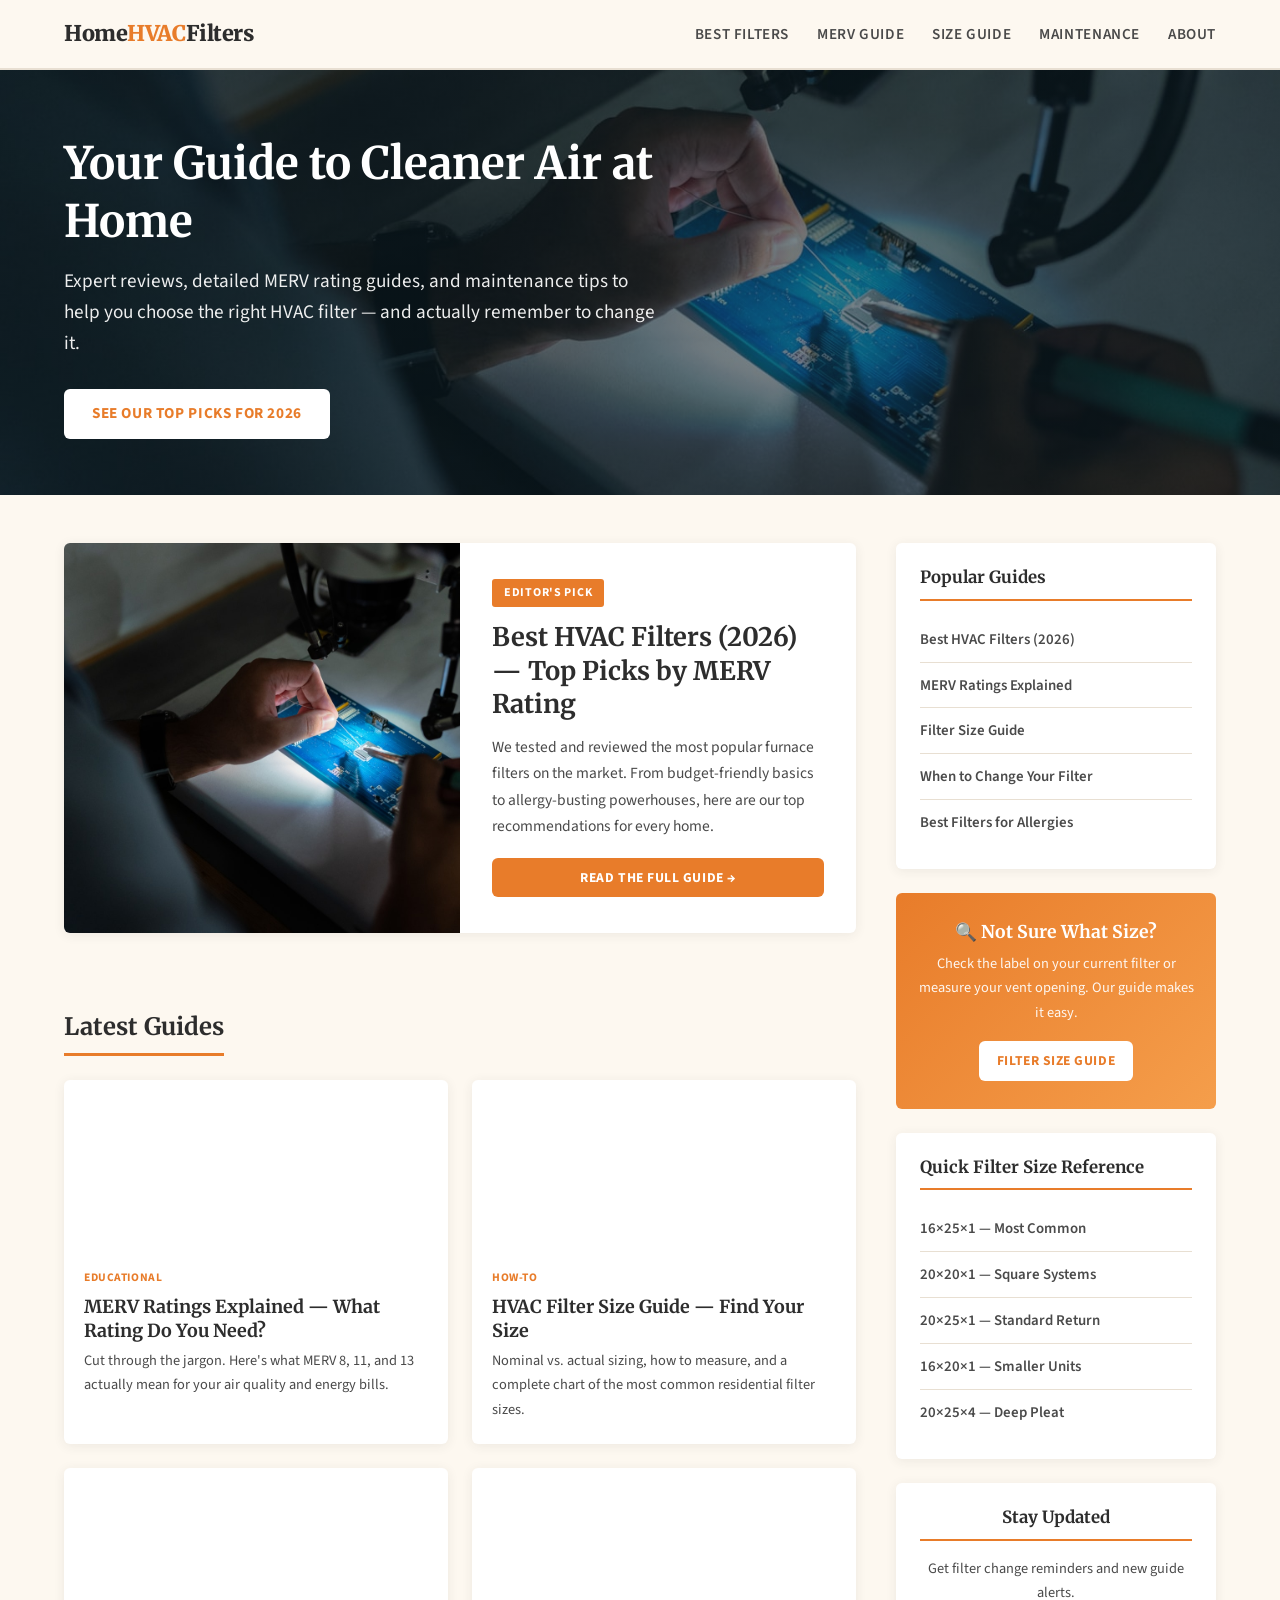
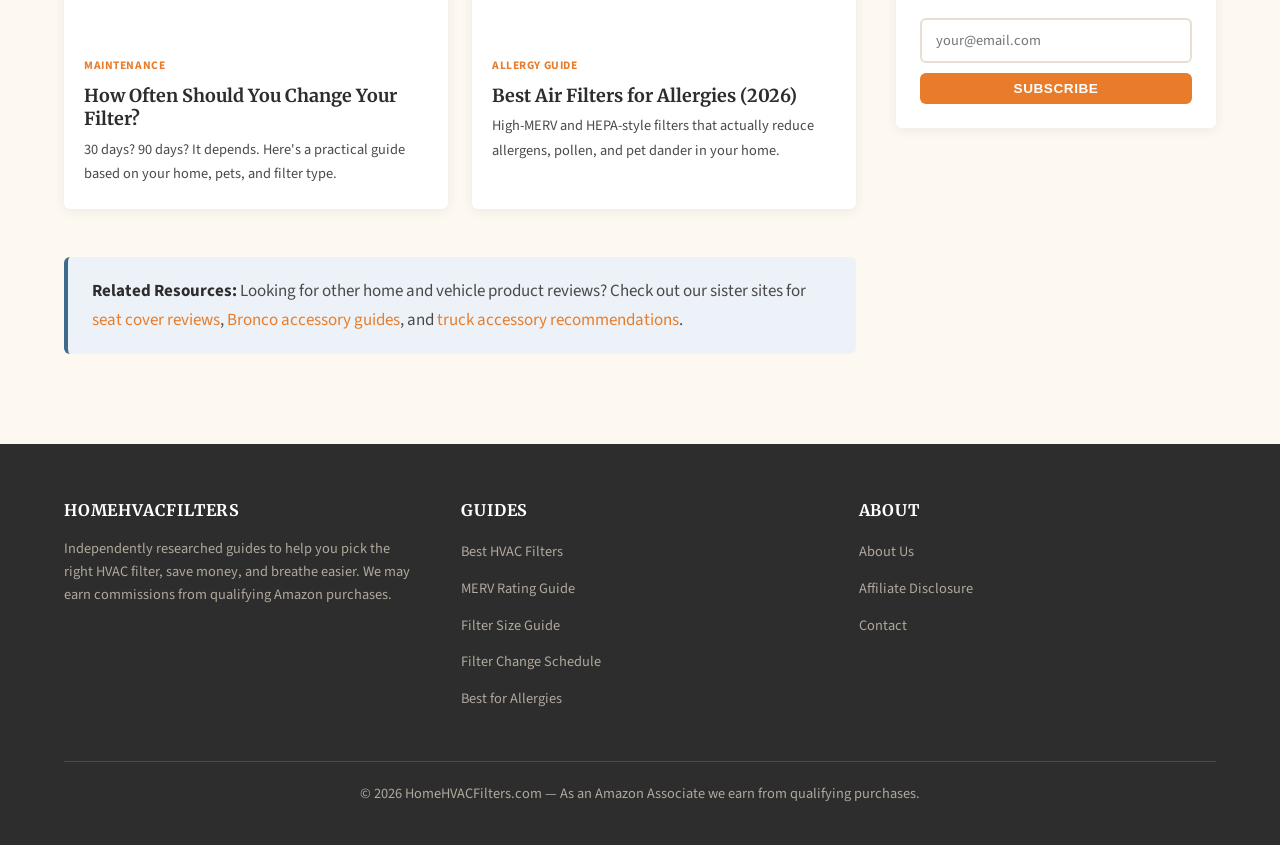
==== commit 705e38fb: "fix: replace dead Amazon links + add hero images" ====
--- a/index.html
+++ b/index.html
@@ -63,7 +63,7 @@
 </nav>
 
 <!-- Hero -->
-<section class="hero">
+<section class="hero" style="background:linear-gradient(rgba(14,33,42,.56),rgba(14,33,42,.56)),url('images/hero-hvac-filter.jpg') center/cover no-repeat;">
   <div class="container">
     <h1>Your Guide to Cleaner Air at Home</h1>
     <p class="subtitle">Expert reviews, detailed MERV rating guides, and maintenance tips to help you choose the right HVAC filter — and actually remember to change it.</p>
@@ -79,7 +79,7 @@
       <!-- Featured Article -->
       <a href="best-hvac-filters.html" style="text-decoration:none;color:inherit;">
         <article class="featured-card">
-          <div class="featured-card-image" role="img" aria-label="Best HVAC filter picks"></div>
+          <div class="featured-card-image" role="img" aria-label="Best HVAC filter picks" style="background-image:url('images/hero-hvac-filter.jpg');background-size:cover;background-position:center;"></div>
           <div class="featured-card-body">
             <span class="tag">Editor's Pick</span>
             <h2><span>Best HVAC Filters (2026) — Top Picks by MERV Rating</span></h2>
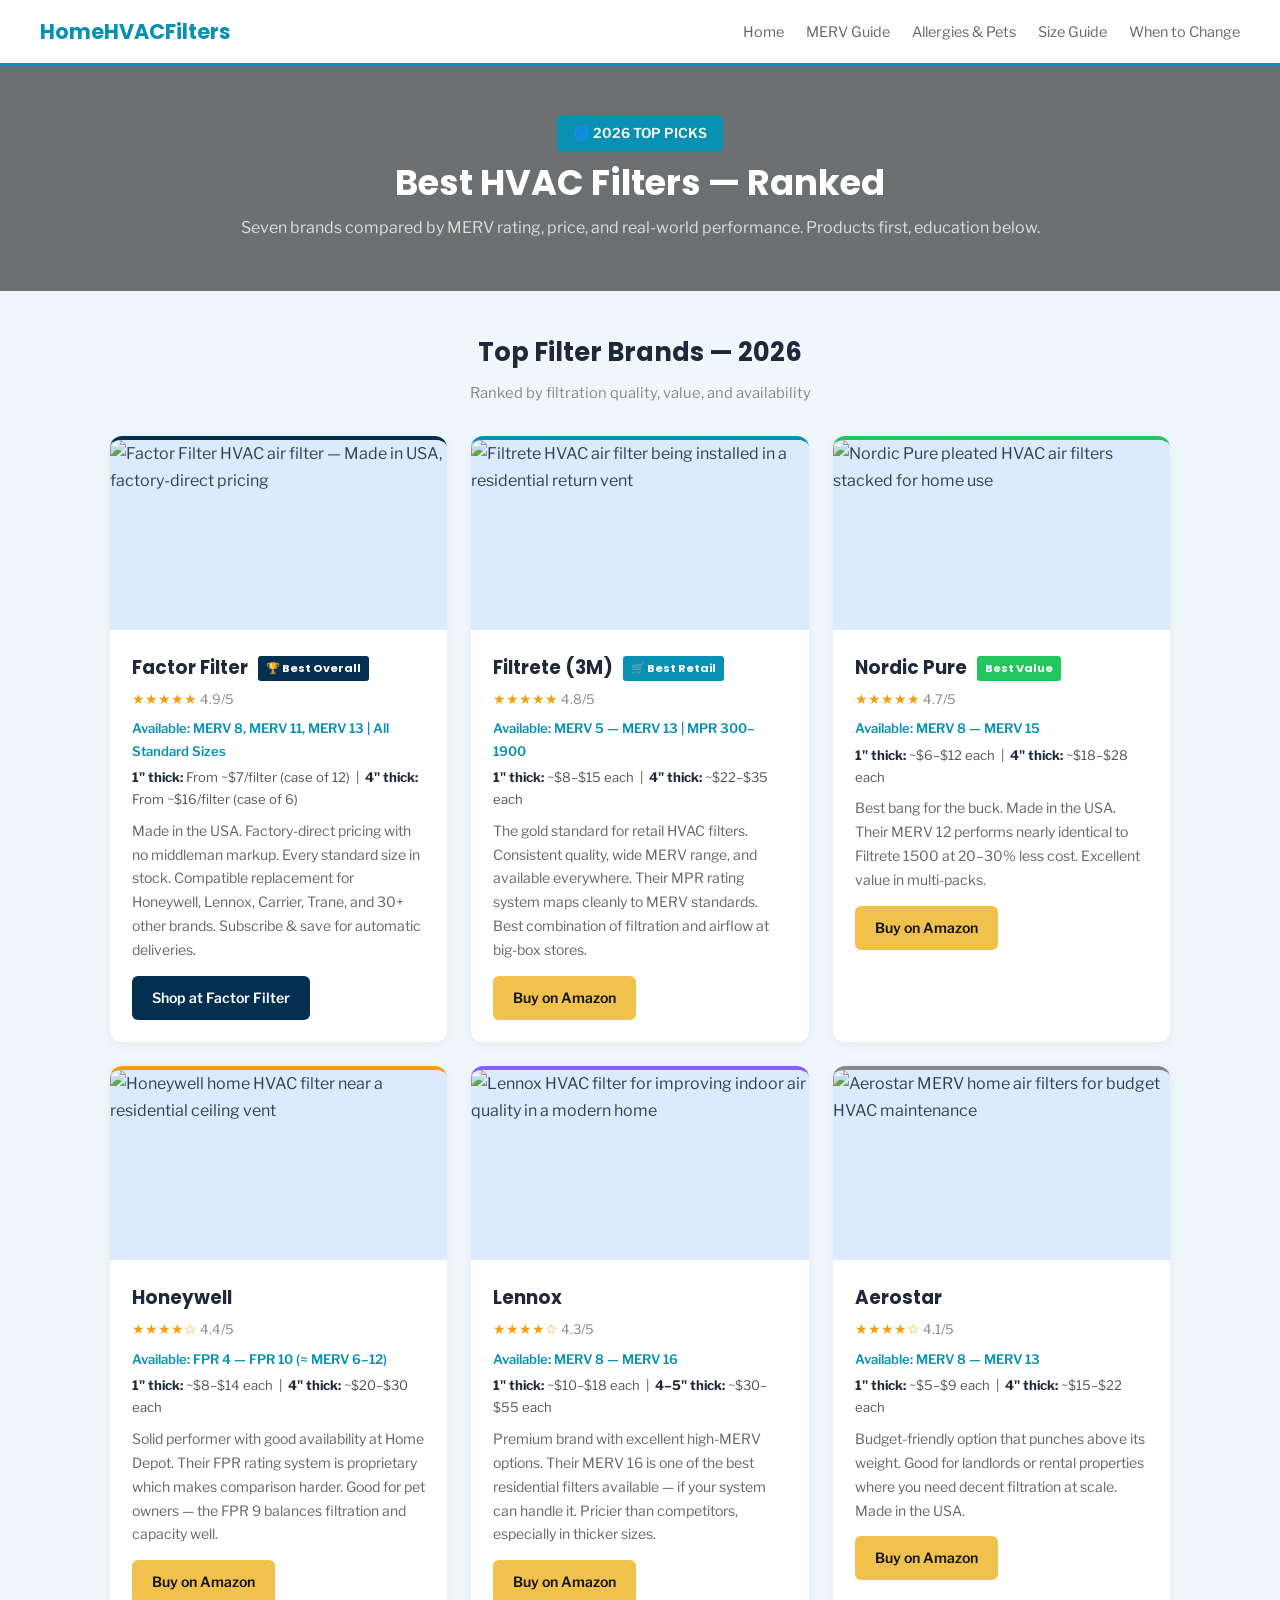
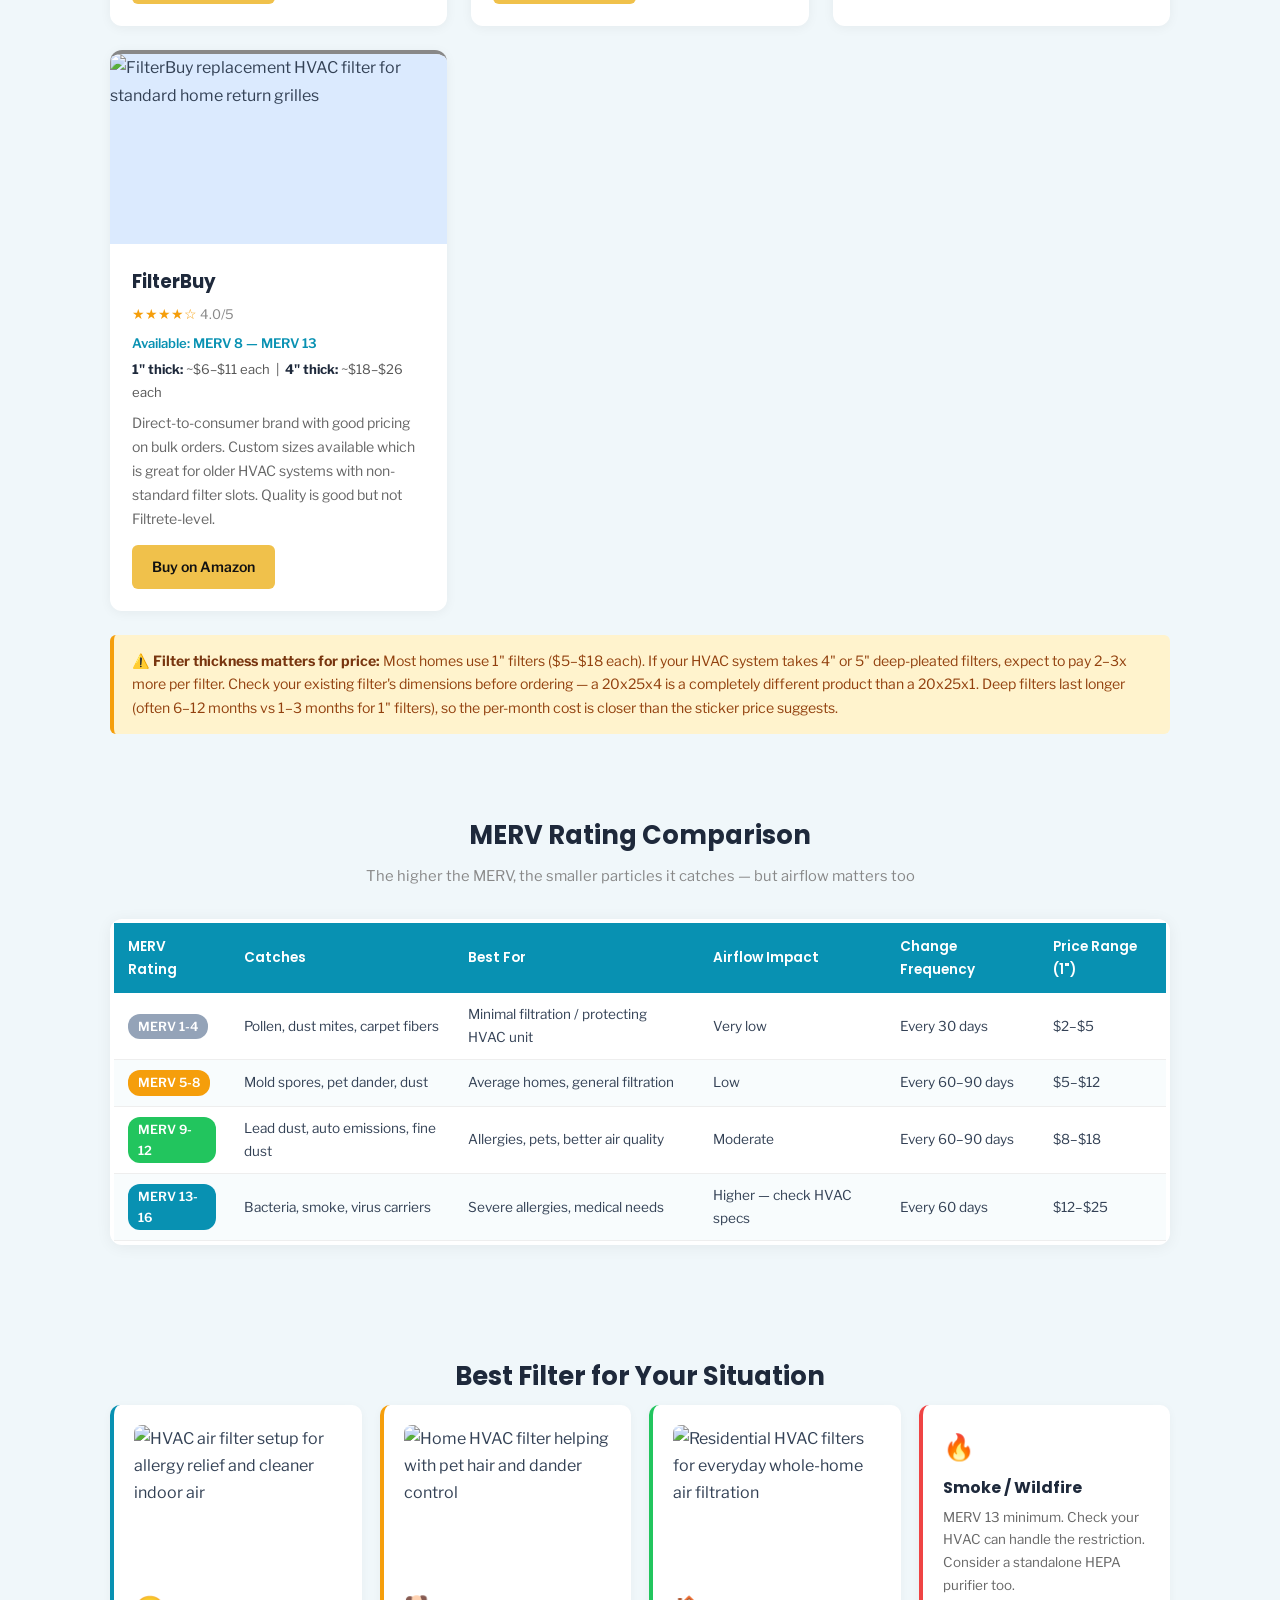
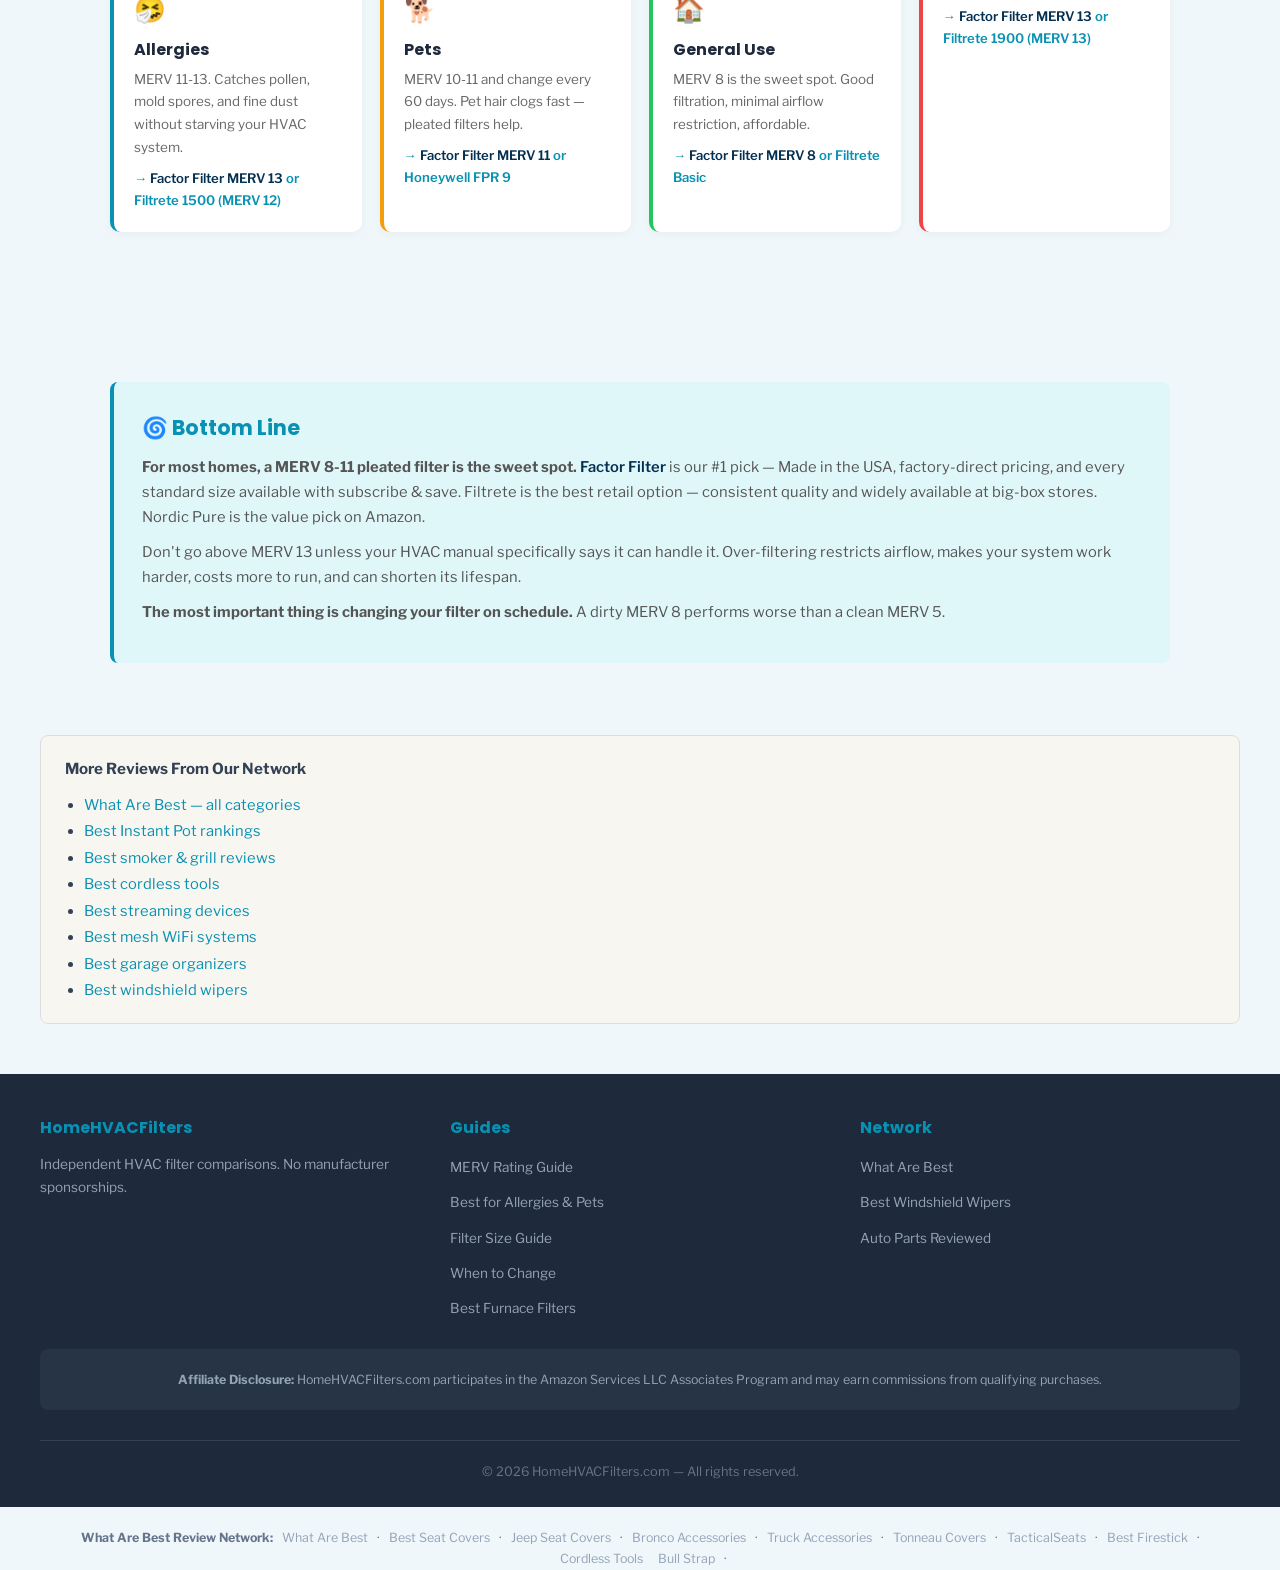
==== commit 1aac5eb4: "Add Factor Filter as #1 recommended brand across all pages" ====
--- a/index.html
+++ b/index.html
@@ -1,216 +1,290 @@
 <!DOCTYPE html>
 <html lang="en">
 <head>
-  <meta charset="UTF-8">
-  <meta name="viewport" content="width=device-width, initial-scale=1.0">
-  <title>Home HVAC Filters — Expert Reviews &amp; Guides</title>
-  <meta name="description" content="Find the best HVAC filters for your home. Expert reviews, MERV rating guides, size charts, and maintenance tips for cleaner air.">
-  <link rel="canonical" href="https://homehvacfilters.com/">
-  <!-- Open Graph -->
-  <meta property="og:title" content="Home HVAC Filters — Expert Reviews & Guides">
-  <meta property="og:description" content="Find the best HVAC filters for your home. Expert reviews, MERV rating guides, size charts, and maintenance tips for cleaner air.">
-  <meta property="og:url" content="https://homehvacfilters.com/">
-  <meta property="og:type" content="website">
-  <meta property="og:image" content="https://homehvacfilters.com/images/og-home.png">
-  <meta property="og:site_name" content="HomeHVACFilters">
-  <!-- Fonts -->
-  <link rel="preconnect" href="https://fonts.googleapis.com">
-  <link rel="preconnect" href="https://fonts.gstatic.com" crossorigin>
-  <link href="https://fonts.googleapis.com/css2?family=Merriweather:wght@400;700;900&family=Source+Sans+Pro:wght@400;600;700&display=swap" rel="stylesheet">
-  <link rel="stylesheet" href="css/style.css">
-  <!-- Structured Data -->
-  <script type="application/ld+json">
-  {
-    "@context": "https://schema.org",
-    "@type": "WebSite",
-    "name": "HomeHVACFilters",
-    "url": "https://homehvacfilters.com/",
-    "description": "Expert HVAC filter reviews, MERV rating guides, size charts, and maintenance tips.",
-    "publisher": {
-      "@type": "Organization",
-      "name": "HomeHVACFilters",
-      "url": "https://homehvacfilters.com/"
-    }
-  }
-  </script>
-  <script type="application/ld+json">
-  {
-    "@context": "https://schema.org",
-    "@type": "BreadcrumbList",
-    "itemListElement": [
-      { "@type": "ListItem", "position": 1, "name": "Home", "item": "https://homehvacfilters.com/" }
-    ]
-  }
-  </script>
+<meta charset="UTF-8">
+<meta name="viewport" content="width=device-width,initial-scale=1">
+<title>Best HVAC Filters 2026 — MERV Ratings &amp; Top Picks</title>
+<meta name="description" content="Best HVAC air filters ranked by MERV rating, size, and use case. Factor Filter, Filtrete, Nordic Pure, Honeywell compared. Prices for 1-inch and 4-inch depths.">
+<link href="https://fonts.googleapis.com/css2?family=Poppins:wght@400;500;600;700&family=Libre+Franklin:wght@400;500&display=swap" rel="stylesheet">
+<style>
+*{margin:0;padding:0;box-sizing:border-box}html{scroll-behavior:smooth}
+body{font-family:'Libre Franklin',sans-serif;background:#f0f7fa;color:#334155;line-height:1.7}
+h1,h2,h3,h4{font-family:'Poppins',sans-serif}
+a{color:#0891b2;text-decoration:none}a:hover{text-decoration:underline}
+.animate-in{opacity:0;transform:translateY(30px);transition:opacity .6s ease,transform .6s ease}.animate-in.visible{opacity:1;transform:translateY(0)}
+.card{transition:transform .3s ease,box-shadow .3s ease}.card:hover{transform:translateY(-6px);box-shadow:0 12px 40px rgba(0,0,0,.1)}
+.buy-btn{transition:transform .3s ease,box-shadow .3s ease}.buy-btn:hover{transform:translateY(-2px)}
+.btn-amazon:hover{box-shadow:0 4px 15px rgba(240,193,75,.4)}
+tr{transition:background .2s}table tr:hover{background:#e0f7fa}
+@keyframes slideIn{from{opacity:0;transform:translateX(-30px)}to{opacity:1;transform:translateX(0)}}
+@keyframes fadeIn{from{opacity:0}to{opacity:1}}
+nav{background:#fff;padding:14px 20px;position:sticky;top:0;z-index:100;box-shadow:0 1px 8px rgba(0,0,0,.06);border-bottom:3px solid #0891b2}
+nav .inner{max-width:1200px;margin:0 auto;display:flex;justify-content:space-between;align-items:center}
+nav .logo{font-family:'Poppins',sans-serif;font-size:1.3rem;color:#0891b2;font-weight:700}
+.card-media{height:190px;overflow:hidden;background:#dbeafe}
+.card-media img{width:100%;height:100%;object-fit:cover;display:block}
+.use-card img{width:100%;height:150px;object-fit:cover;border-radius:8px;margin-bottom:12px;display:block}
+nav ul{list-style:none;display:flex;gap:22px}nav ul li a{color:#666;font-size:.9rem}nav ul li a:hover{color:#0891b2;text-decoration:none}
+.hero{background:linear-gradient(rgba(0,0,0,.55),rgba(0,0,0,.55)),url('images/hero.png') center/cover;padding:50px 20px;text-align:center;display:flex;align-items:center;justify-content:center}
+.hero-inner{max-width:800px}
+.hero .badge{display:inline-block;background:#0891b2;color:#fff;font-size:.85rem;font-weight:600;padding:6px 16px;border-radius:4px;margin-bottom:12px;animation:fadeIn .6s ease forwards;opacity:0}
+.hero h1{font-size:2.2rem;color:#fff;animation:slideIn .8s ease forwards;line-height:1.15}
+.hero p{font-size:1rem;color:#ddd;animation:fadeIn 1s ease .3s forwards;opacity:0;margin-top:10px}
+.section{max-width:1100px;margin:0 auto;padding:40px 20px}
+.section-title{font-size:1.6rem;color:#1e293b;margin-bottom:6px;text-align:center}
+.section-sub{text-align:center;color:#888;margin-bottom:30px;font-size:.92rem}
+.product-grid{display:grid;grid-template-columns:repeat(auto-fill,minmax(300px,1fr));gap:24px}
+.product-card{background:#fff;border-radius:12px;overflow:hidden;box-shadow:0 2px 12px rgba(0,0,0,.05);border-top:4px solid #0891b2}
+.product-card-body{padding:22px}
+.product-card h3{font-size:1.15rem;color:#1e293b;margin-bottom:4px}
+.product-card .stars{color:#f59e0b;font-size:.9rem;margin-bottom:6px}
+.product-card .merv-info{font-size:.82rem;color:#0891b2;font-weight:600;margin-bottom:4px}
+.product-card .price-info{font-size:.82rem;color:#555;margin-bottom:8px}
+.product-card .price-info strong{color:#1e293b}
+.product-card p{color:#666;font-size:.88rem;margin-bottom:14px}
+.product-card .btn-row{display:flex;gap:10px;flex-wrap:wrap}
+.pick-label{display:inline-block;background:#0891b2;color:#fff;font-size:.7rem;font-weight:700;padding:3px 8px;border-radius:3px;margin-left:6px;vertical-align:middle}
+.buy-btn{display:inline-block;padding:10px 20px;border-radius:6px;font-weight:600;font-size:.88rem;text-align:center}
+.btn-amazon{background:#F0C14B;color:#111}.btn-amazon:hover{color:#111;text-decoration:none}
+.thickness-note{background:#fff3cd;border-left:4px solid #f59e0b;border-radius:6px;padding:14px 18px;margin-top:24px;font-size:.88rem;color:#92400e}
+.thickness-note strong{color:#78350f}
+.merv-table-wrap{overflow-x:auto;background:#fff;border-radius:12px;box-shadow:0 2px 16px rgba(0,0,0,.06);padding:4px;margin-bottom:30px}
+.merv-table{width:100%;border-collapse:collapse;font-size:.85rem}
+.merv-table thead{background:#0891b2}
+.merv-table th{color:#fff;padding:12px 14px;text-align:left;font-weight:600;font-family:'Poppins',sans-serif}
+.merv-table td{padding:10px 14px;border-bottom:1px solid #eee}
+.merv-table tbody tr:nth-child(even){background:#f8fcfd}
+.merv-badge{display:inline-block;padding:2px 10px;border-radius:12px;font-weight:600;font-size:.78rem;color:#fff}
+.merv-low{background:#94a3b8}.merv-mid{background:#f59e0b}.merv-high{background:#22c55e}.merv-top{background:#0891b2}
+.use-cards{display:grid;grid-template-columns:repeat(auto-fill,minmax(240px,1fr));gap:18px;margin-bottom:30px}
+.use-card{background:#fff;border-radius:10px;padding:20px;box-shadow:0 2px 10px rgba(0,0,0,.04);border-left:4px solid #0891b2}
+.use-card h3{font-size:1rem;color:#1e293b;margin-bottom:4px}
+.use-card .emoji{font-size:1.6rem;margin-bottom:6px}
+.use-card p{color:#666;font-size:.84rem;margin-bottom:8px}
+.use-card .rec{font-size:.82rem;color:#0891b2;font-weight:600}
+.our-take{background:#e0f7fa;border-left:4px solid #0891b2;border-radius:8px;padding:28px;margin-top:40px}
+.our-take h2{color:#0891b2;margin-bottom:10px;font-size:1.3rem}.our-take p{color:#555;margin-bottom:10px;font-size:.92rem}
+footer{background:#1e293b;padding:40px 20px 24px;margin-top:50px}
+.footer-grid{max-width:1200px;margin:0 auto;display:grid;grid-template-columns:repeat(auto-fit,minmax(200px,1fr));gap:30px}
+.footer-col h4{color:#0891b2;font-size:1rem;margin-bottom:12px;font-family:'Poppins',sans-serif}
+.footer-col ul{list-style:none}.footer-col li{margin-bottom:8px}.footer-col a{color:#94a3b8;font-size:.85rem}.footer-col a:hover{color:#0891b2}
+.footer-bottom{max-width:1200px;margin:30px auto 0;padding-top:20px;border-top:1px solid #334155;text-align:center;color:#64748b;font-size:.8rem}
+.affiliate-disc{max-width:1200px;margin:0 auto;padding:20px;background:#263445;border-radius:8px;text-align:center;font-size:.78rem;color:#94a3b8;margin-top:20px}
+.network-links{max-width:1200px;margin:20px auto 0;text-align:center;font-size:.78rem;color:#64748b;padding:0 20px}
+.network-links a{color:#94a3b8;margin:0 6px}
+@media(max-width:768px){.hero h1{font-size:1.8rem}nav ul{display:none}.product-grid{grid-template-columns:1fr}.use-cards{grid-template-columns:1fr}}
+</style>
 </head>
 <body>
 
-<!-- Navigation -->
-<nav class="nav" aria-label="Main navigation">
-  <div class="container">
-    <a href="/" class="nav-logo" aria-label="HomeHVACFilters homepage">Home<span>HVAC</span>Filters</a>
-    <ul class="nav-links">
-      <li><a href="best-hvac-filters.html">Best Filters</a></li>
-      <li><a href="merv-rating-guide.html">MERV Guide</a></li>
-      <li><a href="filter-size-guide.html">Size Guide</a></li>
-      <li><a href="how-often-change-hvac-filter.html">Maintenance</a></li>
-      <li><a href="about.html">About</a></li>
-    </ul>
-    <button class="nav-toggle" aria-label="Toggle menu" aria-expanded="false">
-      <span></span><span></span><span></span>
-    </button>
-  </div>
-</nav>
-
-<!-- Hero -->
-<section class="hero" style="background:linear-gradient(rgba(14,33,42,.56),rgba(14,33,42,.56)),url('images/hero-hvac-filter.jpg') center/cover no-repeat;">
-  <div class="container">
-    <h1>Your Guide to Cleaner Air at Home</h1>
-    <p class="subtitle">Expert reviews, detailed MERV rating guides, and maintenance tips to help you choose the right HVAC filter — and actually remember to change it.</p>
-    <a href="best-hvac-filters.html" class="btn">See Our Top Picks for 2026</a>
-  </div>
-</section>
-
-<!-- Main Content + Sidebar -->
-<div class="container">
-  <div class="content-layout">
-    <main class="main-content">
-
-      <!-- Featured Article -->
-      <a href="best-hvac-filters.html" style="text-decoration:none;color:inherit;">
-        <article class="featured-card">
-          <div class="featured-card-image" role="img" aria-label="Best HVAC filter picks" style="background-image:url('images/hero-hvac-filter.jpg');background-size:cover;background-position:center;"></div>
-          <div class="featured-card-body">
-            <span class="tag">Editor's Pick</span>
-            <h2><span>Best HVAC Filters (2026) — Top Picks by MERV Rating</span></h2>
-            <p>We tested and reviewed the most popular furnace filters on the market. From budget-friendly basics to allergy-busting powerhouses, here are our top recommendations for every home.</p>
-            <span class="btn btn-primary btn-sm">Read the Full Guide →</span>
-          </div>
-        </article>
-      </a>
-
-      <!-- Latest Guides Grid -->
-      <h2 class="section-title">Latest Guides</h2>
-      <div class="articles-grid">
-
-        <article class="article-card">
-          <div class="article-card-image" role="img"></div>
-          <div class="article-card-body">
-            <span class="tag">Educational</span>
-            <h3><a href="merv-rating-guide.html">MERV Ratings Explained — What Rating Do You Need?</a></h3>
-            <p>Cut through the jargon. Here's what MERV 8, 11, and 13 actually mean for your air quality and energy bills.</p>
-          </div>
-        </article>
-
-        <article class="article-card">
-          <div class="article-card-image" role="img"></div>
-          <div class="article-card-body">
-            <span class="tag">How-To</span>
-            <h3><a href="filter-size-guide.html">HVAC Filter Size Guide — Find Your Size</a></h3>
-            <p>Nominal vs. actual sizing, how to measure, and a complete chart of the most common residential filter sizes.</p>
-          </div>
-        </article>
-
-        <article class="article-card">
-          <div class="article-card-image" role="img"></div>
-          <div class="article-card-body">
-            <span class="tag">Maintenance</span>
-            <h3><a href="how-often-change-hvac-filter.html">How Often Should You Change Your Filter?</a></h3>
-            <p>30 days? 90 days? It depends. Here's a practical guide based on your home, pets, and filter type.</p>
-          </div>
-        </article>
-
-        <article class="article-card">
-          <div class="article-card-image" role="img"></div>
-          <div class="article-card-body">
-            <span class="tag">Allergy Guide</span>
-            <h3><a href="best-air-filters-allergies.html">Best Air Filters for Allergies (2026)</a></h3>
-            <p>High-MERV and HEPA-style filters that actually reduce allergens, pollen, and pet dander in your home.</p>
-          </div>
-        </article>
-
-      </div>
-
-      <!-- Cross-site related resources -->
-      <div class="info-box info">
-        <strong>Related Resources:</strong> Looking for other home and vehicle product reviews? Check out our sister sites for <a href="https://bestseatcover.com" target="_blank" rel="noopener">seat cover reviews</a>, <a href="https://bestbroncoaccessories.com" target="_blank" rel="noopener">Bronco accessory guides</a>, and <a href="https://besttruckaccessories.com" target="_blank" rel="noopener">truck accessory recommendations</a>.
-      </div>
-
-    </main>
-
-    <!-- Sidebar -->
-    <aside class="sidebar">
-      <div class="sidebar-block">
-        <h4>Popular Guides</h4>
-        <ul>
-          <li><a href="best-hvac-filters.html">Best HVAC Filters (2026)</a></li>
-          <li><a href="merv-rating-guide.html">MERV Ratings Explained</a></li>
-          <li><a href="filter-size-guide.html">Filter Size Guide</a></li>
-          <li><a href="how-often-change-hvac-filter.html">When to Change Your Filter</a></li>
-          <li><a href="best-air-filters-allergies.html">Best Filters for Allergies</a></li>
-        </ul>
-      </div>
-
-      <div class="sidebar-cta">
-        <h4>🔍 Not Sure What Size?</h4>
-        <p>Check the label on your current filter or measure your vent opening. Our guide makes it easy.</p>
-        <a href="filter-size-guide.html" class="btn btn-sm">Filter Size Guide</a>
-      </div>
-
-      <div class="sidebar-block">
-        <h4>Quick Filter Size Reference</h4>
-        <ul>
-          <li><a href="filter-size-guide.html#common-sizes">16×25×1 — Most Common</a></li>
-          <li><a href="filter-size-guide.html#common-sizes">20×20×1 — Square Systems</a></li>
-          <li><a href="filter-size-guide.html#common-sizes">20×25×1 — Standard Return</a></li>
-          <li><a href="filter-size-guide.html#common-sizes">16×20×1 — Smaller Units</a></li>
-          <li><a href="filter-size-guide.html#common-sizes">20×25×4 — Deep Pleat</a></li>
-        </ul>
-      </div>
-
-      <div class="sidebar-block sidebar-newsletter">
-        <h4>Stay Updated</h4>
-        <p>Get filter change reminders and new guide alerts.</p>
-        <input type="email" class="email-input" placeholder="your@email.com" aria-label="Email address for newsletter signup">
-        <button class="btn btn-primary btn-sm btn-block">Subscribe</button>
-      </div>
-    </aside>
-  </div>
-</div>
-
-<!-- Footer -->
-<footer class="footer">
-  <div class="container">
-    <div class="footer-grid">
-      <div>
-        <h4>HomeHVACFilters</h4>
-        <p>Independently researched guides to help you pick the right HVAC filter, save money, and breathe easier. We may earn commissions from qualifying Amazon purchases.</p>
-      </div>
-      <div>
-        <h4>Guides</h4>
-        <ul>
-          <li><a href="best-hvac-filters.html">Best HVAC Filters</a></li>
-          <li><a href="merv-rating-guide.html">MERV Rating Guide</a></li>
-          <li><a href="filter-size-guide.html">Filter Size Guide</a></li>
-          <li><a href="how-often-change-hvac-filter.html">Filter Change Schedule</a></li>
-          <li><a href="best-air-filters-allergies.html">Best for Allergies</a></li>
-        </ul>
-      </div>
-      <div>
-        <h4>About</h4>
-        <ul>
-          <li><a href="about.html">About Us</a></li>
-          <li><a href="about.html#disclosure">Affiliate Disclosure</a></li>
-          <li><a href="about.html#contact">Contact</a></li>
-        </ul>
-      </div>
-    </div>
-    <div class="footer-bottom">
-      <p>&copy; <span data-year></span> HomeHVACFilters.com — As an Amazon Associate we earn from qualifying purchases.</p>
-    </div>
-  </div>
+<nav><div class="inner">
+<a href="index.html" class="logo">HomeHVACFilters</a>
+<ul><li><a href="index.html">Home</a></li><li><a href="merv-rating-guide.html">MERV Guide</a></li><li><a href="best-filters-allergies-pets.html">Allergies &amp; Pets</a></li><li><a href="best-hvac-filters-by-size.html">Size Guide</a></li><li><a href="how-often-change-filter.html">When to Change</a></li></ul>
+</div></nav>
+
+<section class="hero" style="background:linear-gradient(rgba(0,0,0,.55),rgba(0,0,0,.55)),url('images/hvac-filter-hero.jpg') center/cover">
+<div class="hero-inner">
+<span class="badge">🌀 2026 TOP PICKS</span>
+<h1>Best HVAC Filters — Ranked</h1>
+<p>Seven brands compared by MERV rating, price, and real-world performance. Products first, education below.</p>
+</div>
+</section>
+
+<!-- PRODUCTS FIRST — buy buttons visible within 1-2 scrolls -->
+<section class="section">
+<h2 class="section-title">Top Filter Brands — 2026</h2>
+<p class="section-sub">Ranked by filtration quality, value, and availability</p>
+<div class="product-grid">
+
+<div class="product-card card animate-in" style="border-top-color:#032f50">
+<div class="card-media"><img src="images/filter-install.jpg" alt="Factor Filter HVAC air filter — Made in USA, factory-direct pricing" loading="lazy"></div>
+<div class="product-card-body">
+<h3>Factor Filter <span class="pick-label" style="background:#032f50">🏆 Best Overall</span></h3>
+<div class="stars">★★★★★ <span style="color:#888;font-size:.82rem">4.9/5</span></div>
+<div class="merv-info">Available: MERV 8, MERV 11, MERV 13 | All Standard Sizes</div>
+<div class="price-info"><strong>1" thick:</strong> From ~$7/filter (case of 12) &nbsp;|&nbsp; <strong>4" thick:</strong> From ~$16/filter (case of 6)</div>
+<p>Made in the USA. Factory-direct pricing with no middleman markup. Every standard size in stock. Compatible replacement for Honeywell, Lennox, Carrier, Trane, and 30+ other brands. Subscribe &amp; save for automatic deliveries.</p>
+<div class="btn-row">
+<a href="https://factorfilters.com" target="_blank" class="buy-btn" style="background:#032f50;color:#fff">Shop at Factor Filter</a>
+</div>
+</div>
+</div>
+
+<div class="product-card card animate-in">
+<div class="card-media"><img src="images/filter-install.jpg" alt="Filtrete HVAC air filter being installed in a residential return vent" loading="lazy"></div>
+<div class="product-card-body">
+<h3>Filtrete (3M) <span class="pick-label">🛒 Best Retail</span></h3>
+<div class="stars">★★★★★ <span style="color:#888;font-size:.82rem">4.8/5</span></div>
+<div class="merv-info">Available: MERV 5 — MERV 13 | MPR 300–1900</div>
+<div class="price-info"><strong>1" thick:</strong> ~$8–$15 each &nbsp;|&nbsp; <strong>4" thick:</strong> ~$22–$35 each</div>
+<p>The gold standard for retail HVAC filters. Consistent quality, wide MERV range, and available everywhere. Their MPR rating system maps cleanly to MERV standards. Best combination of filtration and airflow at big-box stores.</p>
+<div class="btn-row">
+<a href="https://www.amazon.com/s?k=Filtrete+air+filter&tag=brazenprodu01-20" target="_blank" class="buy-btn btn-amazon">Buy on Amazon</a>
+</div>
+</div>
+</div>
+
+<div class="product-card card animate-in" style="border-top-color:#22c55e">
+<div class="card-media"><img src="images/air-filter-stack.jpg" alt="Nordic Pure pleated HVAC air filters stacked for home use" loading="lazy"></div>
+<div class="product-card-body">
+<h3>Nordic Pure <span class="pick-label" style="background:#22c55e">Best Value</span></h3>
+<div class="stars">★★★★★ <span style="color:#888;font-size:.82rem">4.7/5</span></div>
+<div class="merv-info">Available: MERV 8 — MERV 15</div>
+<div class="price-info"><strong>1" thick:</strong> ~$6–$12 each &nbsp;|&nbsp; <strong>4" thick:</strong> ~$18–$28 each</div>
+<p>Best bang for the buck. Made in the USA. Their MERV 12 performs nearly identical to Filtrete 1500 at 20–30% less cost. Excellent value in multi-packs.</p>
+<div class="btn-row">
+<a href="https://www.amazon.com/s?k=Nordic+Pure+MERV+12&tag=brazenprodu01-20" target="_blank" class="buy-btn btn-amazon">Buy on Amazon</a>
+</div>
+</div>
+</div>
+
+<div class="product-card card animate-in" style="border-top-color:#f59e0b">
+<div class="card-media"><img src="images/home-vent.jpg" alt="Honeywell home HVAC filter near a residential ceiling vent" loading="lazy"></div>
+<div class="product-card-body">
+<h3>Honeywell</h3>
+<div class="stars">★★★★☆ <span style="color:#888;font-size:.82rem">4.4/5</span></div>
+<div class="merv-info">Available: FPR 4 — FPR 10 (≈ MERV 6–12)</div>
+<div class="price-info"><strong>1" thick:</strong> ~$8–$14 each &nbsp;|&nbsp; <strong>4" thick:</strong> ~$20–$30 each</div>
+<p>Solid performer with good availability at Home Depot. Their FPR rating system is proprietary which makes comparison harder. Good for pet owners — the FPR 9 balances filtration and capacity well.</p>
+<div class="btn-row">
+<a href="https://www.amazon.com/s?k=Honeywell+HVAC+filter&tag=brazenprodu01-20" target="_blank" class="buy-btn btn-amazon">Buy on Amazon</a>
+</div>
+</div>
+</div>
+
+<div class="product-card card animate-in" style="border-top-color:#8b5cf6">
+<div class="card-media"><img src="images/clean-air-home.jpg" alt="Lennox HVAC filter for improving indoor air quality in a modern home" loading="lazy"></div>
+<div class="product-card-body">
+<h3>Lennox</h3>
+<div class="stars">★★★★☆ <span style="color:#888;font-size:.82rem">4.3/5</span></div>
+<div class="merv-info">Available: MERV 8 — MERV 16</div>
+<div class="price-info"><strong>1" thick:</strong> ~$10–$18 each &nbsp;|&nbsp; <strong>4–5" thick:</strong> ~$30–$55 each</div>
+<p>Premium brand with excellent high-MERV options. Their MERV 16 is one of the best residential filters available — if your system can handle it. Pricier than competitors, especially in thicker sizes.</p>
+<div class="btn-row">
+<a href="https://www.amazon.com/s?k=Lennox+air+filter&tag=brazenprodu01-20" target="_blank" class="buy-btn btn-amazon">Buy on Amazon</a>
+</div>
+</div>
+</div>
+
+<div class="product-card card animate-in" style="border-top-color:#888">
+<div class="card-media"><img src="images/air-filter-stack.jpg" alt="Aerostar MERV home air filters for budget HVAC maintenance" loading="lazy"></div>
+<div class="product-card-body">
+<h3>Aerostar</h3>
+<div class="stars">★★★★☆ <span style="color:#888;font-size:.82rem">4.1/5</span></div>
+<div class="merv-info">Available: MERV 8 — MERV 13</div>
+<div class="price-info"><strong>1" thick:</strong> ~$5–$9 each &nbsp;|&nbsp; <strong>4" thick:</strong> ~$15–$22 each</div>
+<p>Budget-friendly option that punches above its weight. Good for landlords or rental properties where you need decent filtration at scale. Made in the USA.</p>
+<div class="btn-row">
+<a href="https://www.amazon.com/s?k=Aerostar+MERV+11&tag=brazenprodu01-20" target="_blank" class="buy-btn btn-amazon">Buy on Amazon</a>
+</div>
+</div>
+</div>
+
+<div class="product-card card animate-in" style="border-top-color:#888">
+<div class="card-media"><img src="images/filter-install.jpg" alt="FilterBuy replacement HVAC filter for standard home return grilles" loading="lazy"></div>
+<div class="product-card-body">
+<h3>FilterBuy</h3>
+<div class="stars">★★★★☆ <span style="color:#888;font-size:.82rem">4.0/5</span></div>
+<div class="merv-info">Available: MERV 8 — MERV 13</div>
+<div class="price-info"><strong>1" thick:</strong> ~$6–$11 each &nbsp;|&nbsp; <strong>4" thick:</strong> ~$18–$26 each</div>
+<p>Direct-to-consumer brand with good pricing on bulk orders. Custom sizes available which is great for older HVAC systems with non-standard filter slots. Quality is good but not Filtrete-level.</p>
+<div class="btn-row">
+<a href="https://www.amazon.com/s?k=FilterBuy+MERV+11&tag=brazenprodu01-20" target="_blank" class="buy-btn btn-amazon">Buy on Amazon</a>
+</div>
+</div>
+</div>
+</div>
+
+<div class="thickness-note">
+<strong>⚠️ Filter thickness matters for price:</strong> Most homes use 1" filters ($5–$18 each). If your HVAC system takes 4" or 5" deep-pleated filters, expect to pay 2–3x more per filter. Check your existing filter's dimensions before ordering — a 20x25x4 is a completely different product than a 20x25x1. Deep filters last longer (often 6–12 months vs 1–3 months for 1" filters), so the per-month cost is closer than the sticker price suggests.
+</div>
+</section>
+
+<!-- EDUCATION BELOW — MERV table and use cases as supporting content -->
+<section class="section">
+<h2 class="section-title">MERV Rating Comparison</h2>
+<p class="section-sub">The higher the MERV, the smaller particles it catches — but airflow matters too</p>
+<div class="merv-table-wrap animate-in">
+<table class="merv-table">
+<thead><tr><th>MERV Rating</th><th>Catches</th><th>Best For</th><th>Airflow Impact</th><th>Change Frequency</th><th>Price Range (1")</th></tr></thead>
+<tbody>
+<tr><td><span class="merv-badge merv-low">MERV 1-4</span></td><td>Pollen, dust mites, carpet fibers</td><td>Minimal filtration / protecting HVAC unit</td><td>Very low</td><td>Every 30 days</td><td>$2–$5</td></tr>
+<tr><td><span class="merv-badge merv-mid">MERV 5-8</span></td><td>Mold spores, pet dander, dust</td><td>Average homes, general filtration</td><td>Low</td><td>Every 60–90 days</td><td>$5–$12</td></tr>
+<tr><td><span class="merv-badge merv-high">MERV 9-12</span></td><td>Lead dust, auto emissions, fine dust</td><td>Allergies, pets, better air quality</td><td>Moderate</td><td>Every 60–90 days</td><td>$8–$18</td></tr>
+<tr><td><span class="merv-badge merv-top">MERV 13-16</span></td><td>Bacteria, smoke, virus carriers</td><td>Severe allergies, medical needs</td><td>Higher — check HVAC specs</td><td>Every 60 days</td><td>$12–$25</td></tr>
+</tbody>
+</table>
+</div>
+</section>
+
+<section class="section">
+<h2 class="section-title">Best Filter for Your Situation</h2>
+<div class="use-cards">
+<div class="use-card card animate-in">
+<img src="images/clean-air-home.jpg" alt="HVAC air filter setup for allergy relief and cleaner indoor air" loading="lazy">
+<div class="emoji">🤧</div>
+<h3>Allergies</h3>
+<p>MERV 11-13. Catches pollen, mold spores, and fine dust without starving your HVAC system.</p>
+<div class="rec">→ <a href="https://factorfilters.com" target="_blank" style="color:#032f50;font-weight:600">Factor Filter MERV 13</a> or Filtrete 1500 (MERV 12)</div>
+</div>
+<div class="use-card card animate-in" style="border-left-color:#f59e0b">
+<img src="images/home-vent.jpg" alt="Home HVAC filter helping with pet hair and dander control" loading="lazy">
+<div class="emoji">🐕</div>
+<h3>Pets</h3>
+<p>MERV 10-11 and change every 60 days. Pet hair clogs fast — pleated filters help.</p>
+<div class="rec">→ <a href="https://factorfilters.com" target="_blank" style="color:#032f50;font-weight:600">Factor Filter MERV 11</a> or Honeywell FPR 9</div>
+</div>
+<div class="use-card card animate-in" style="border-left-color:#22c55e">
+<img src="images/air-filter-stack.jpg" alt="Residential HVAC filters for everyday whole-home air filtration" loading="lazy">
+<div class="emoji">🏠</div>
+<h3>General Use</h3>
+<p>MERV 8 is the sweet spot. Good filtration, minimal airflow restriction, affordable.</p>
+<div class="rec">→ <a href="https://factorfilters.com" target="_blank" style="color:#032f50;font-weight:600">Factor Filter MERV 8</a> or Filtrete Basic</div>
+</div>
+<div class="use-card card animate-in" style="border-left-color:#ef4444">
+<div class="emoji">🔥</div>
+<h3>Smoke / Wildfire</h3>
+<p>MERV 13 minimum. Check your HVAC can handle the restriction. Consider a standalone HEPA purifier too.</p>
+<div class="rec">→ <a href="https://factorfilters.com" target="_blank" style="color:#032f50;font-weight:600">Factor Filter MERV 13</a> or Filtrete 1900 (MERV 13)</div>
+</div>
+</div>
+</section>
+
+<section class="section">
+<div class="our-take animate-in">
+<h2>🌀 Bottom Line</h2>
+<p><strong>For most homes, a MERV 8-11 pleated filter is the sweet spot.</strong> <a href="https://factorfilters.com" target="_blank" style="color:#032f50;font-weight:600">Factor Filter</a> is our #1 pick — Made in the USA, factory-direct pricing, and every standard size available with subscribe &amp; save. Filtrete is the best retail option — consistent quality and widely available at big-box stores. Nordic Pure is the value pick on Amazon.</p>
+<p>Don't go above MERV 13 unless your HVAC manual specifically says it can handle it. Over-filtering restricts airflow, makes your system work harder, costs more to run, and can shorten its lifespan.</p>
+<p><strong>The most important thing is changing your filter on schedule.</strong> A dirty MERV 8 performs worse than a clean MERV 5.</p>
+</div>
+</section>
+
+<section class="cross-links-box" style="background:#f8f6f0;border:1px solid #ddd;border-radius:8px;padding:1.2rem 1.5rem;margin:2rem auto;max-width:1200px;">
+<strong style="font-size:.95rem;">More Reviews From Our Network</strong>
+<ul style="margin:.6rem 0 0 1.2rem;font-size:.92rem;line-height:1.8;">
+<li><a href="https://whatarebest.com">What Are Best — all categories</a></li>
+<li><a href="https://bestinstantpot.com">Best Instant Pot rankings</a></li>
+<li><a href="https://bestsmokergrill.com">Best smoker &amp; grill reviews</a></li>
+<li><a href="https://bestcordlesstools.com">Best cordless tools</a></li>
+<li><a href="https://bestfirestick.com">Best streaming devices</a></li>
+<li><a href="https://bestmeshwifi.com">Best mesh WiFi systems</a></li>
+<li><a href="https://bestgarageorganizer.com">Best garage organizers</a></li>
+<li><a href="https://bestwindshieldwiper.com">Best windshield wipers</a></li>
+</ul>
+</section>
+<footer>
+<div class="footer-grid">
+<div class="footer-col"><h4>HomeHVACFilters</h4><p style="color:#94a3b8;font-size:.85rem">Independent HVAC filter comparisons. No manufacturer sponsorships.</p></div>
+<div class="footer-col"><h4>Guides</h4><ul><li><a href="merv-rating-guide.html">MERV Rating Guide</a></li><li><a href="best-filters-allergies-pets.html">Best for Allergies &amp; Pets</a></li><li><a href="best-hvac-filters-by-size.html">Filter Size Guide</a></li><li><a href="how-often-change-filter.html">When to Change</a></li><li><a href="best-furnace-filters.html">Best Furnace Filters</a></li></ul></div>
+<div class="footer-col"><h4>Network</h4><ul><li><a href="https://whatarebest.com">What Are Best</a></li><li><a href="https://bestwindshieldwiper.com">Best Windshield Wipers</a></li><li><a href="https://autopartsreviewed.com">Auto Parts Reviewed</a></li></ul></div>
+</div>
+<div class="affiliate-disc"><strong>Affiliate Disclosure:</strong> HomeHVACFilters.com participates in the Amazon Services LLC Associates Program and may earn commissions from qualifying purchases.</div>
+<div class="footer-bottom">© 2026 HomeHVACFilters.com — All rights reserved.</div>
 </footer>
-
-<script src="js/main.js" defer></script>
+<div class="network-links"><strong>What Are Best Review Network:</strong> <a href="https://whatarebest.com">What Are Best</a> · <a href="https://bestseatcover.com">Best Seat Covers</a> · <a href="https://jeepseatcover.com">Jeep Seat Covers</a> · <a href="https://bestbroncoaccessories.com">Bronco Accessories</a> · <a href="https://besttruckaccessories.com">Truck Accessories</a> · <a href="https://besttonneaucovers.com">Tonneau Covers</a> · <a href="https://tacticalseats.com">TacticalSeats</a> · <a href="https://bestfirestick.com">Best Firestick</a> · <a href="https://bestcordlesstools.com">Cordless Tools</a>
+  <a href="https://bullstrap.com">Bull Strap</a> ·
+</div>
+
+<script>const obs=new IntersectionObserver((entries)=>{entries.forEach(e=>{if(e.isIntersecting){e.target.classList.add('visible');obs.unobserve(e.target)}})},{threshold:0.1});document.querySelectorAll('.animate-in').forEach(el=>obs.observe(el));</script>
 </body>
 </html>
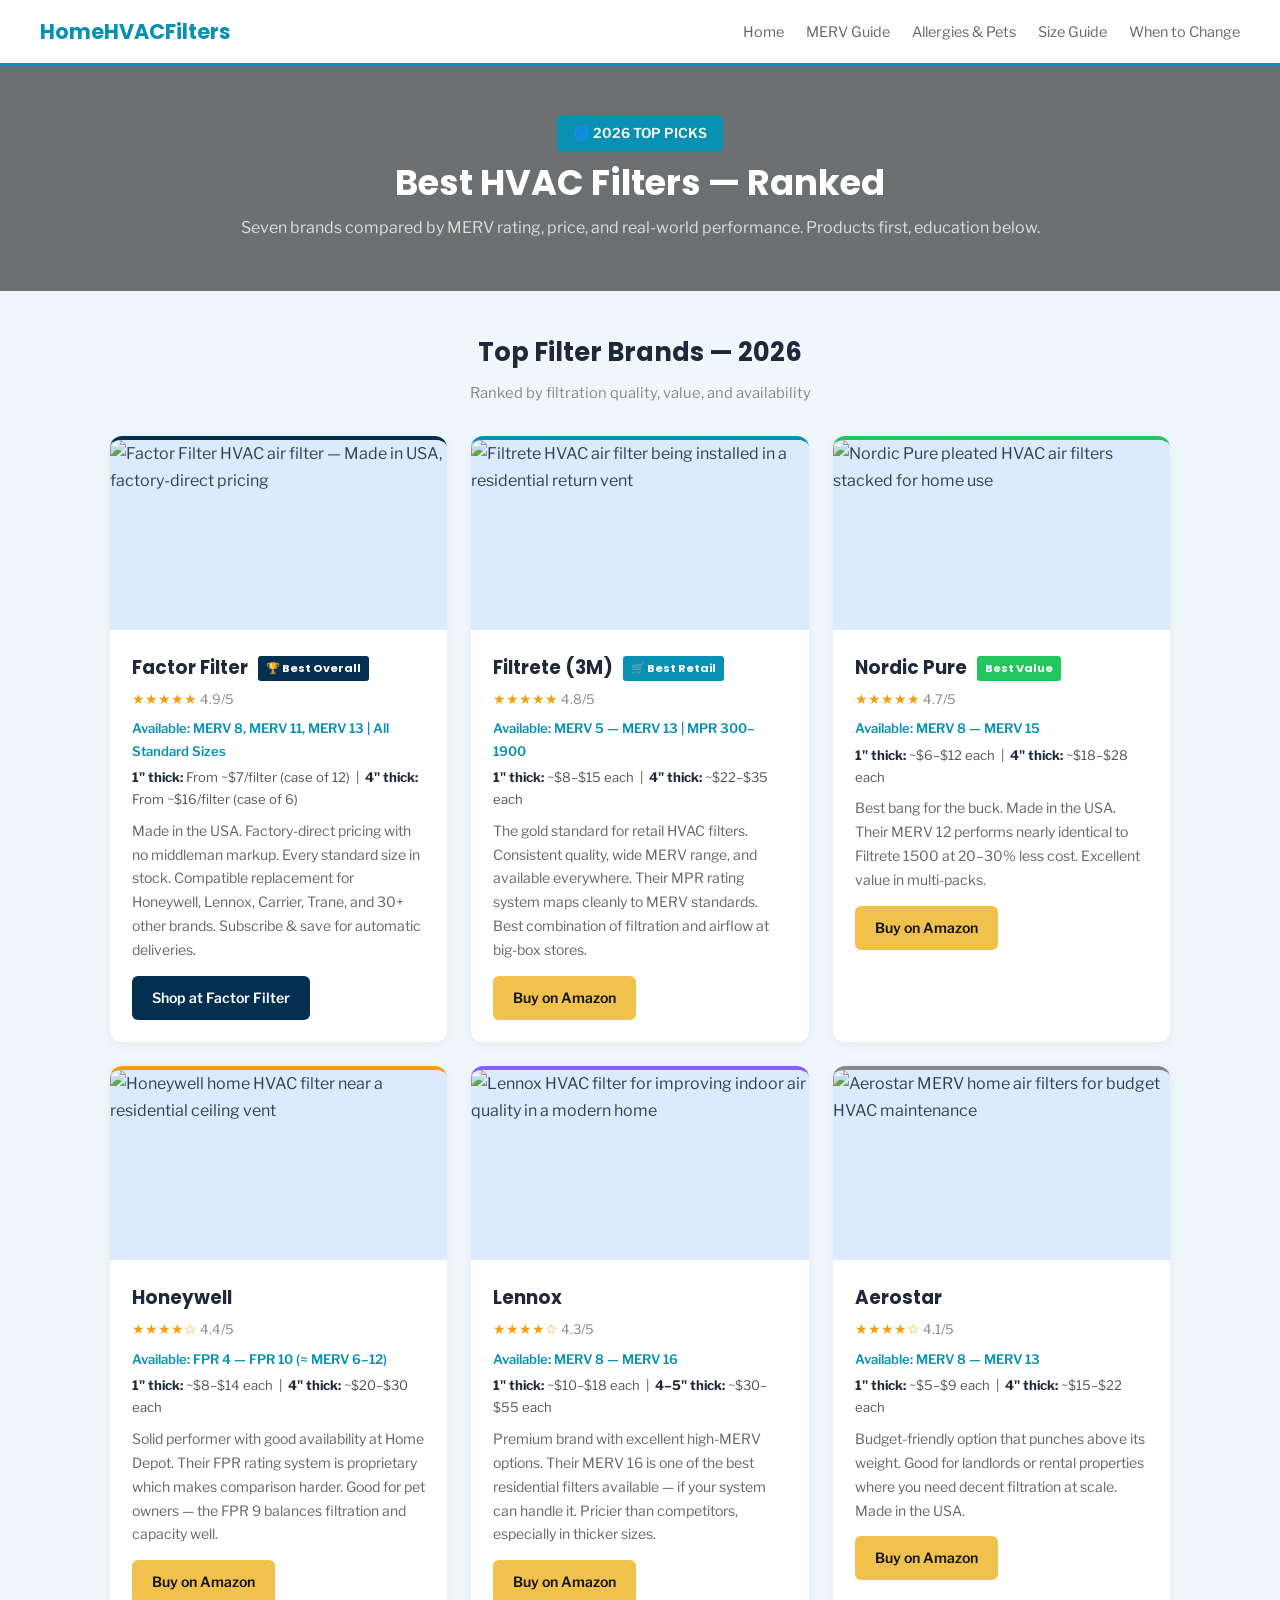
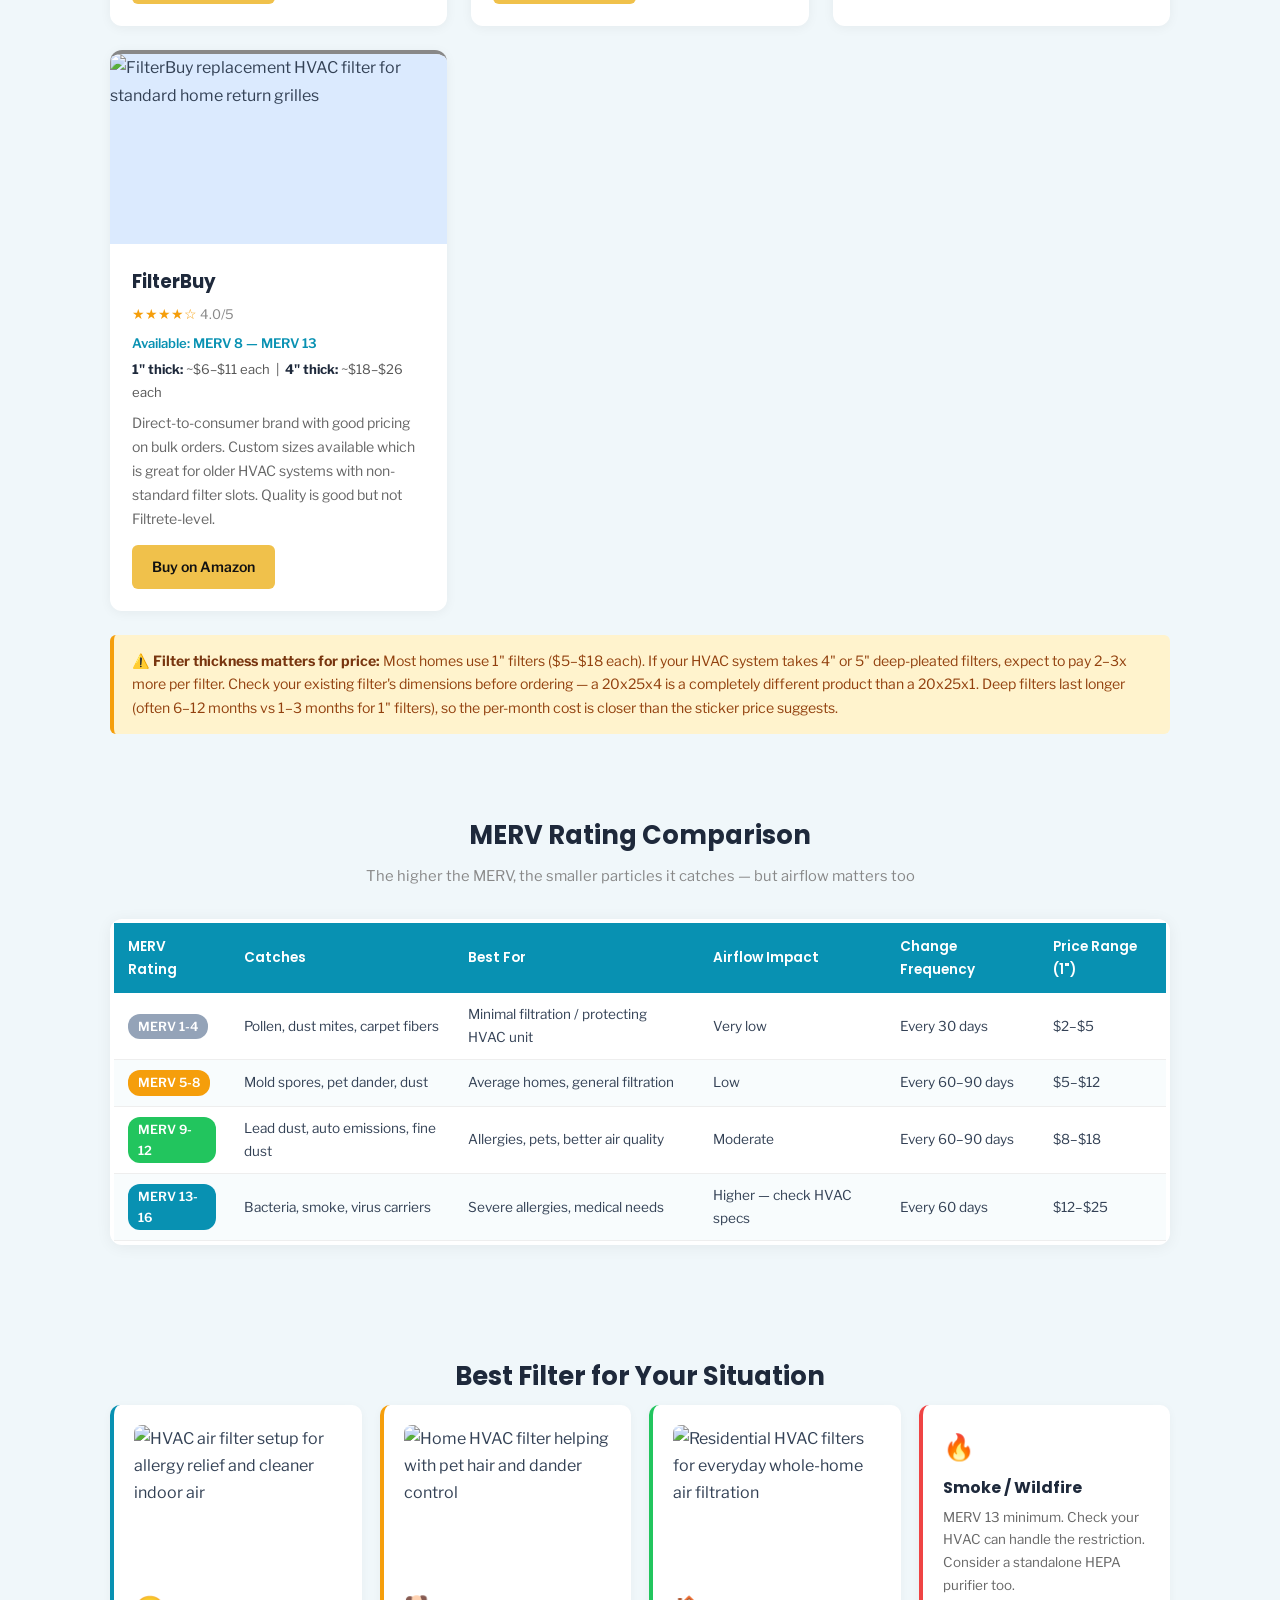
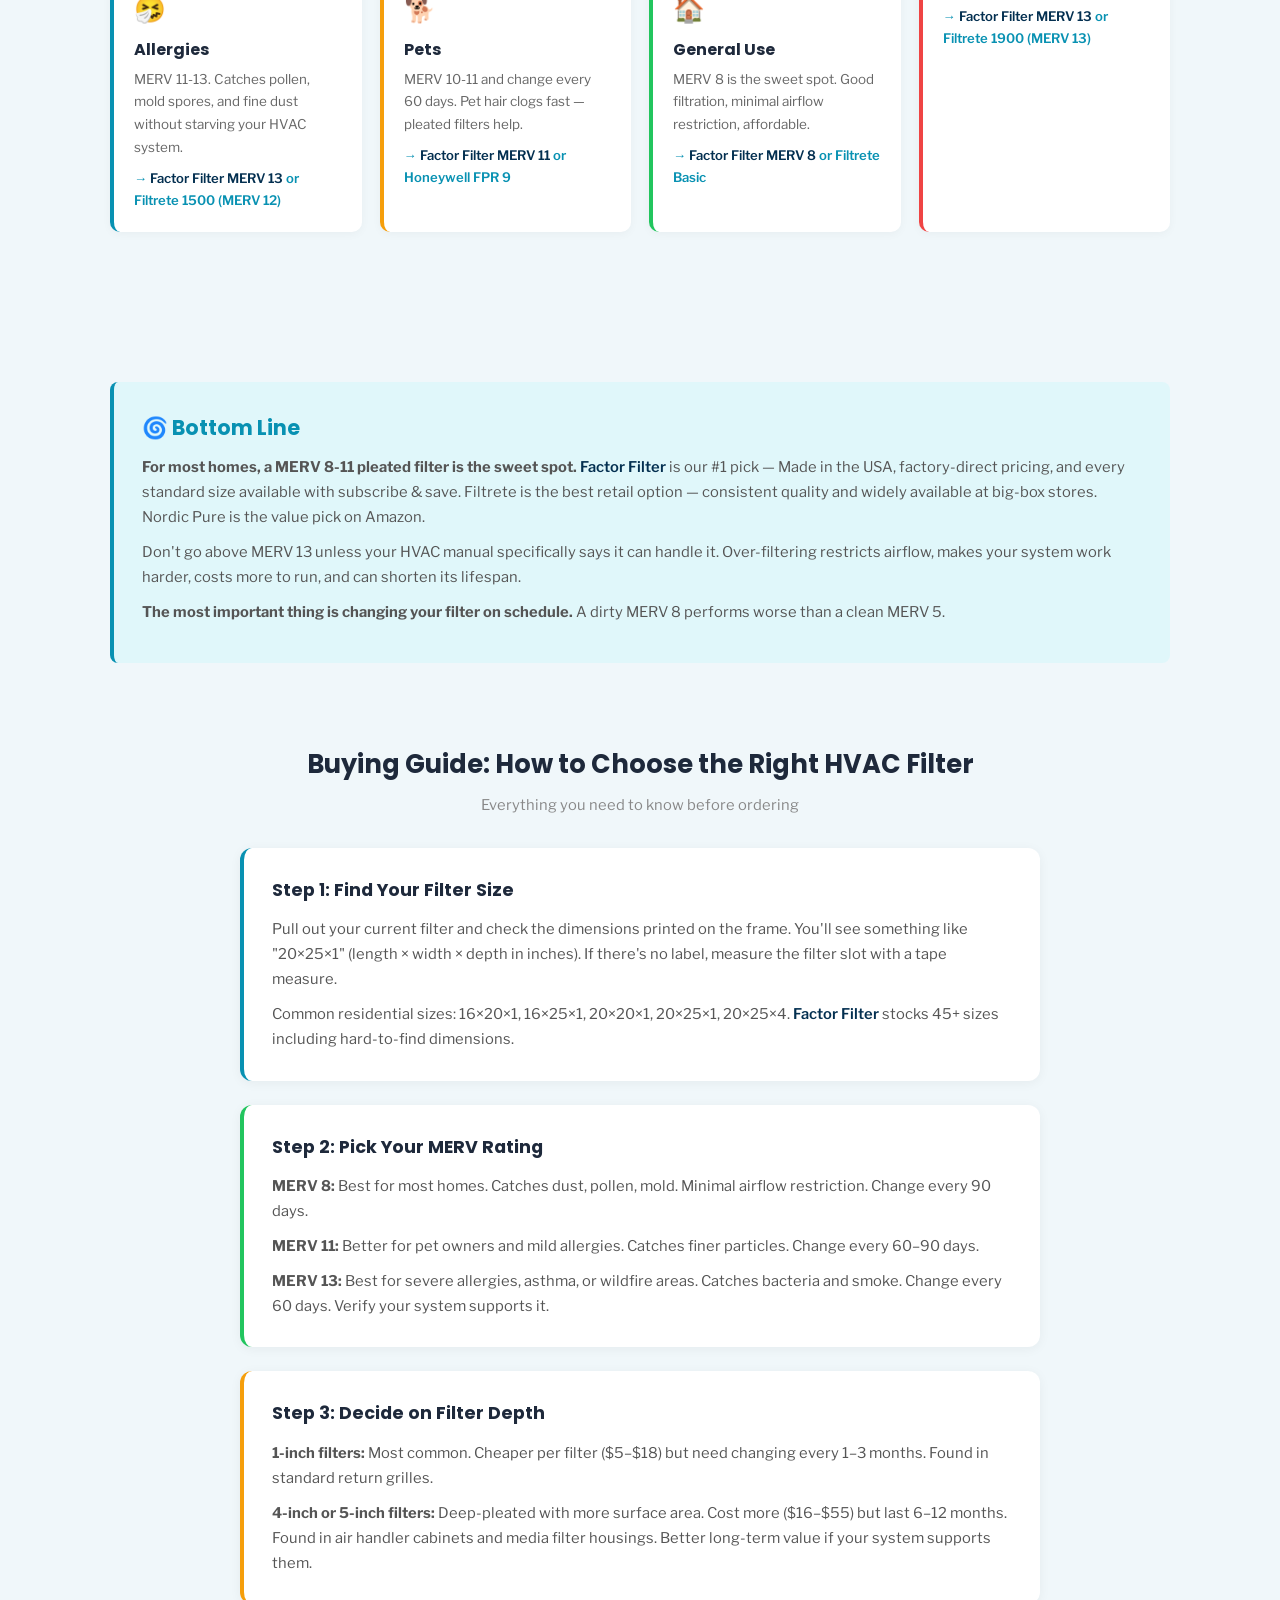
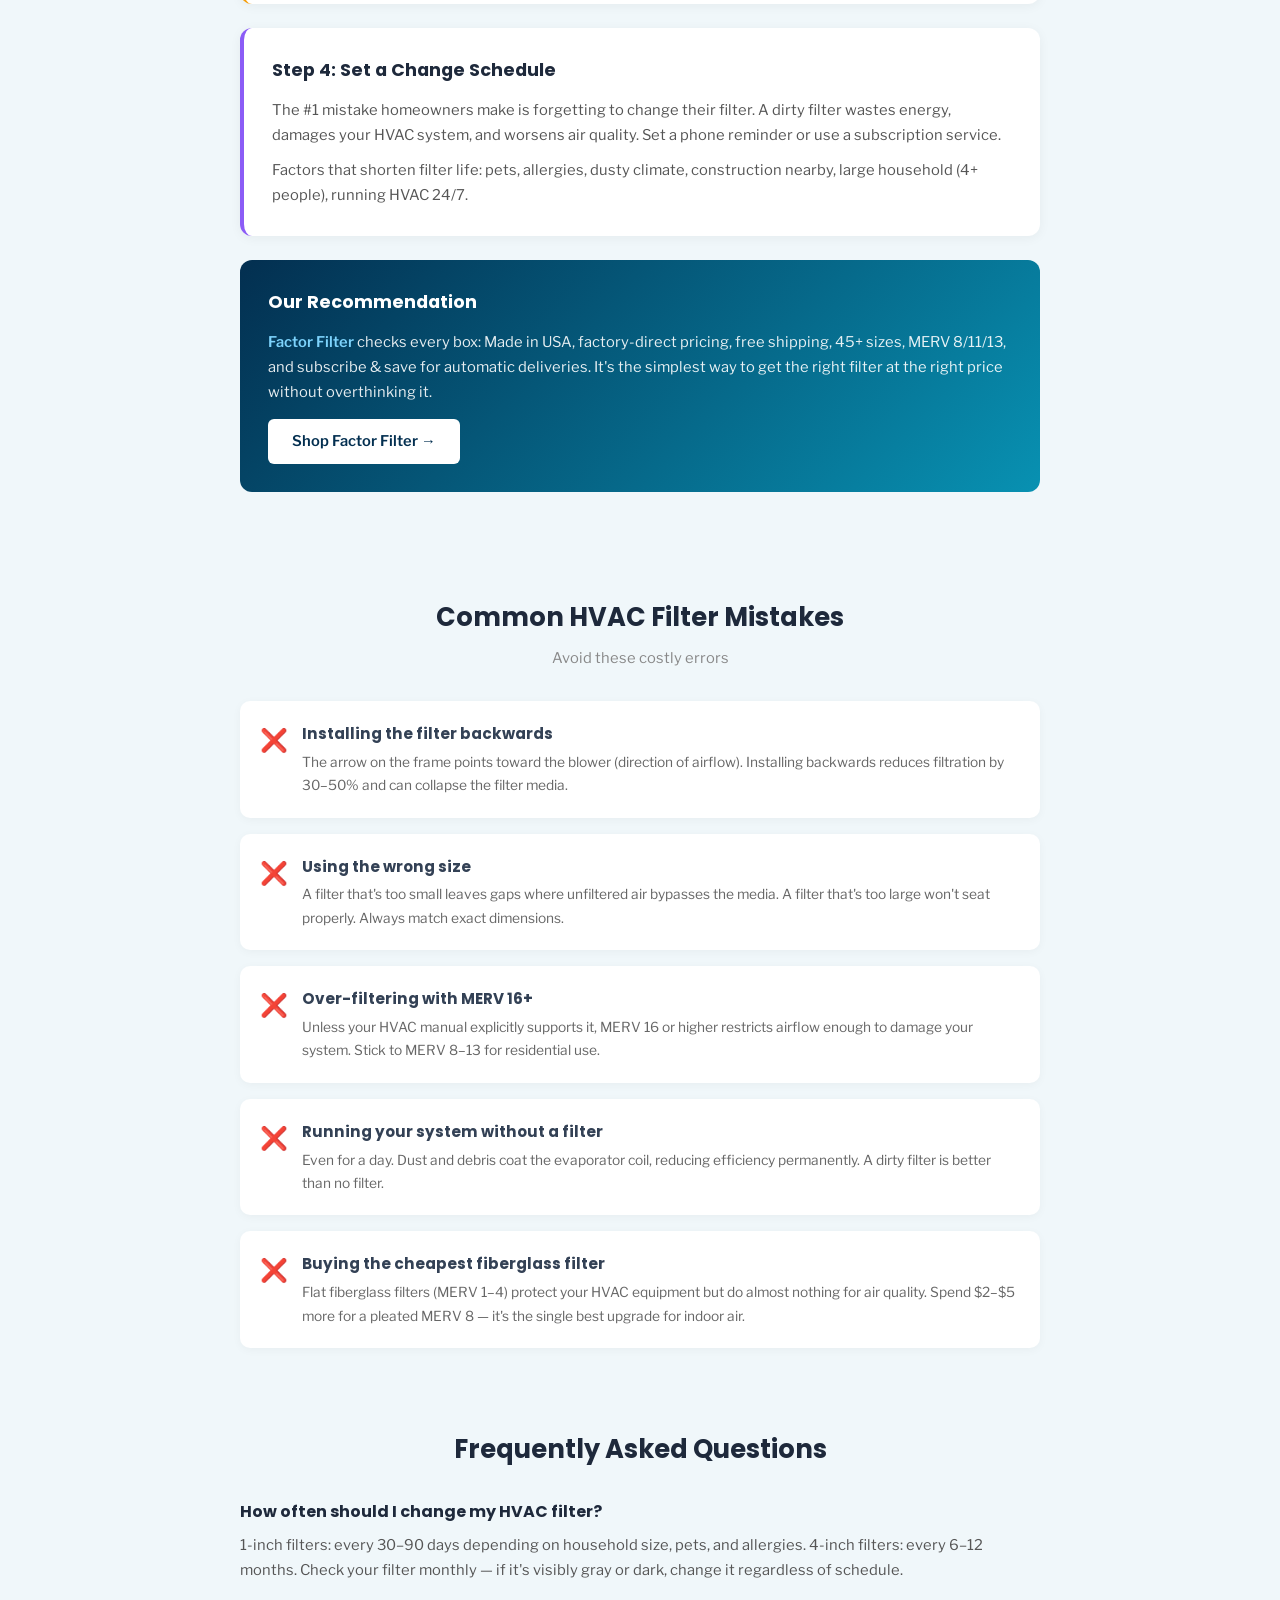
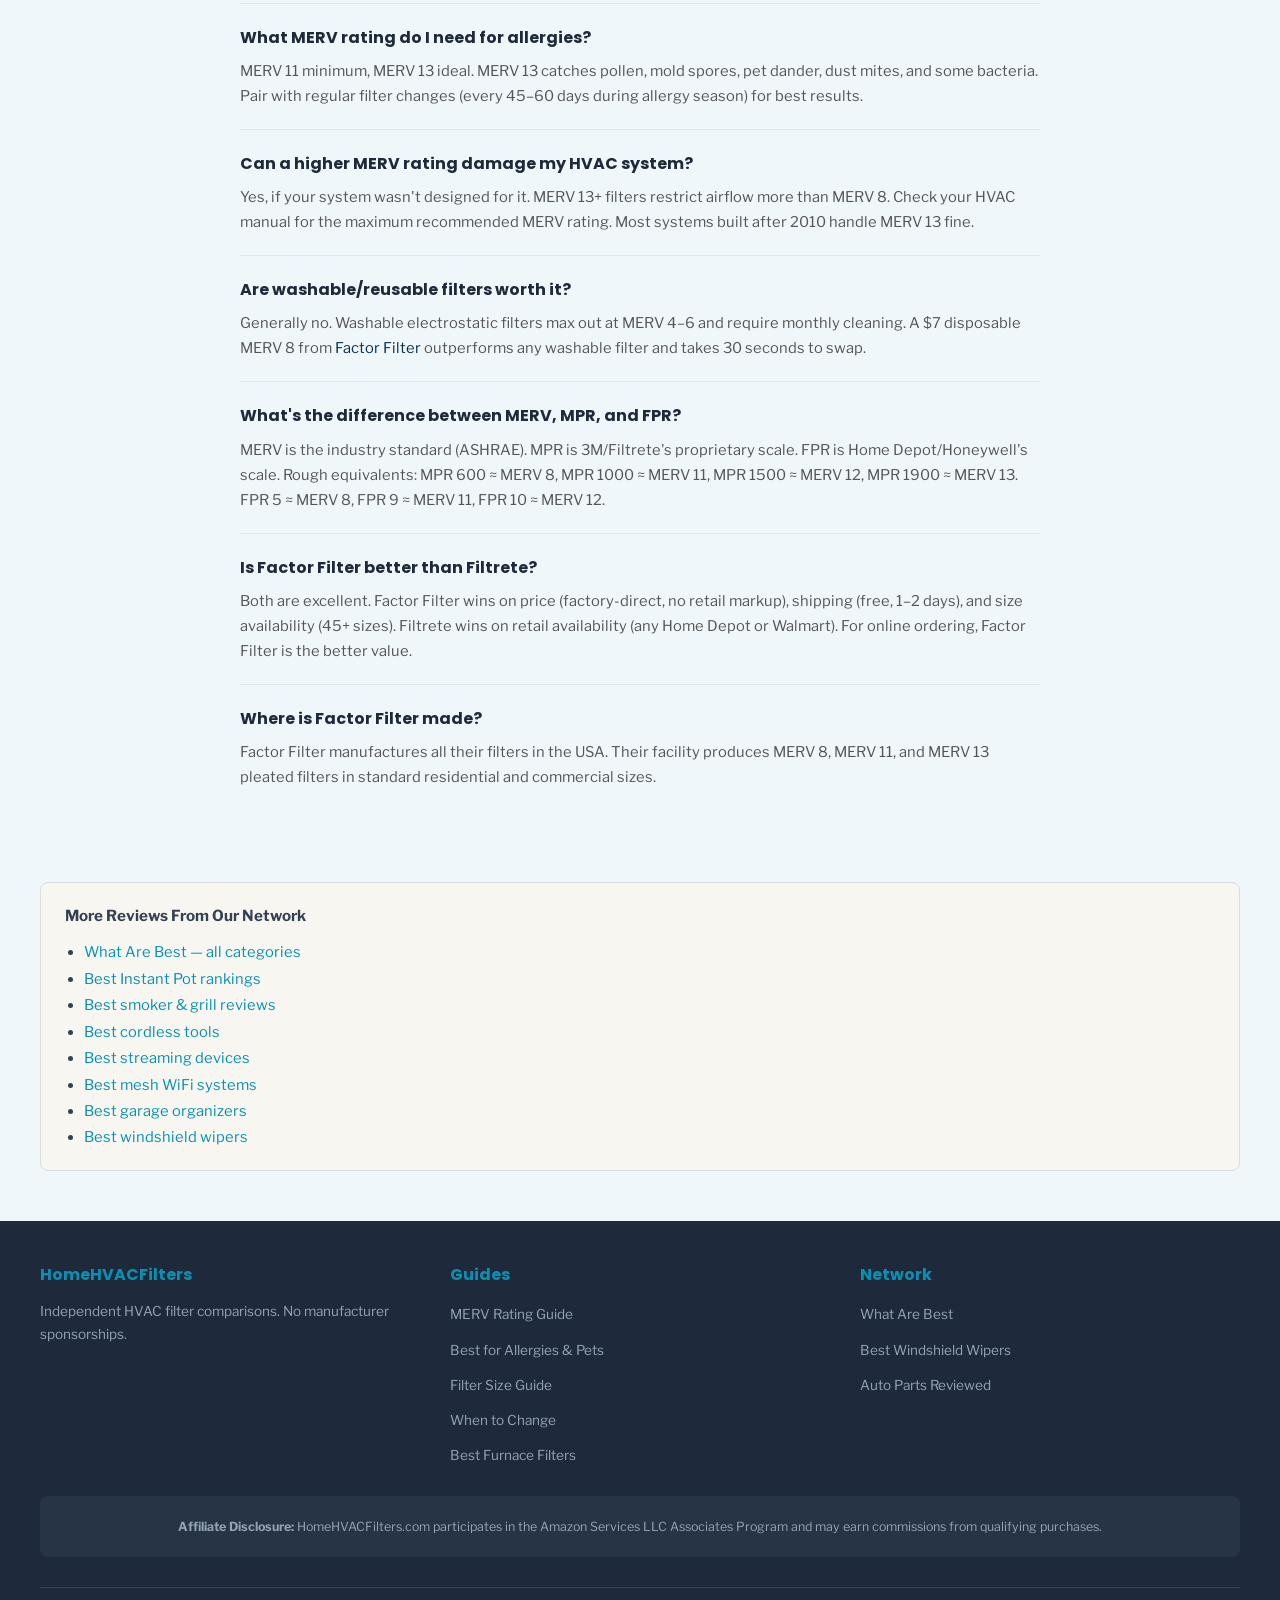
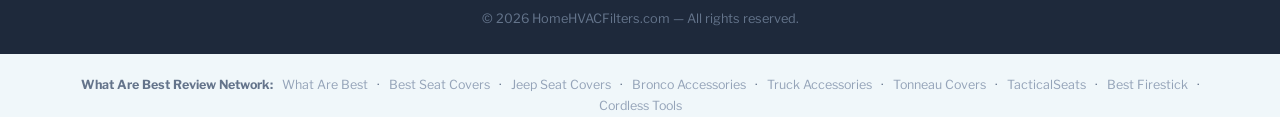
==== commit 09f12e5c: "Add buying guide, common mistakes, FAQ sections; fix factorfilter.com typo; remove Bull Strap link" ====
--- a/index.html
+++ b/index.html
@@ -259,6 +259,105 @@
 </div>
 </section>
 
+<section class="section">
+<h2 class="section-title">Buying Guide: How to Choose the Right HVAC Filter</h2>
+<p class="section-sub">Everything you need to know before ordering</p>
+<div style="max-width:800px;margin:0 auto;">
+
+<div style="background:#fff;border-radius:12px;padding:28px;margin-bottom:24px;box-shadow:0 2px 12px rgba(0,0,0,.05);border-left:4px solid #0891b2">
+<h3 style="font-family:'Poppins',sans-serif;font-size:1.1rem;margin-bottom:12px;color:#1e293b">Step 1: Find Your Filter Size</h3>
+<p style="color:#555;font-size:.92rem;margin-bottom:10px">Pull out your current filter and check the dimensions printed on the frame. You'll see something like "20×25×1" (length × width × depth in inches). If there's no label, measure the filter slot with a tape measure.</p>
+<p style="color:#555;font-size:.92rem">Common residential sizes: 16×20×1, 16×25×1, 20×20×1, 20×25×1, 20×25×4. <a href="https://factorfilters.com" target="_blank" style="color:#032f50;font-weight:600">Factor Filter</a> stocks 45+ sizes including hard-to-find dimensions.</p>
+</div>
+
+<div style="background:#fff;border-radius:12px;padding:28px;margin-bottom:24px;box-shadow:0 2px 12px rgba(0,0,0,.05);border-left:4px solid #22c55e">
+<h3 style="font-family:'Poppins',sans-serif;font-size:1.1rem;margin-bottom:12px;color:#1e293b">Step 2: Pick Your MERV Rating</h3>
+<p style="color:#555;font-size:.92rem;margin-bottom:10px"><strong>MERV 8:</strong> Best for most homes. Catches dust, pollen, mold. Minimal airflow restriction. Change every 90 days.</p>
+<p style="color:#555;font-size:.92rem;margin-bottom:10px"><strong>MERV 11:</strong> Better for pet owners and mild allergies. Catches finer particles. Change every 60–90 days.</p>
+<p style="color:#555;font-size:.92rem"><strong>MERV 13:</strong> Best for severe allergies, asthma, or wildfire areas. Catches bacteria and smoke. Change every 60 days. Verify your system supports it.</p>
+</div>
+
+<div style="background:#fff;border-radius:12px;padding:28px;margin-bottom:24px;box-shadow:0 2px 12px rgba(0,0,0,.05);border-left:4px solid #f59e0b">
+<h3 style="font-family:'Poppins',sans-serif;font-size:1.1rem;margin-bottom:12px;color:#1e293b">Step 3: Decide on Filter Depth</h3>
+<p style="color:#555;font-size:.92rem;margin-bottom:10px"><strong>1-inch filters:</strong> Most common. Cheaper per filter ($5–$18) but need changing every 1–3 months. Found in standard return grilles.</p>
+<p style="color:#555;font-size:.92rem"><strong>4-inch or 5-inch filters:</strong> Deep-pleated with more surface area. Cost more ($16–$55) but last 6–12 months. Found in air handler cabinets and media filter housings. Better long-term value if your system supports them.</p>
+</div>
+
+<div style="background:#fff;border-radius:12px;padding:28px;margin-bottom:24px;box-shadow:0 2px 12px rgba(0,0,0,.05);border-left:4px solid #8b5cf6">
+<h3 style="font-family:'Poppins',sans-serif;font-size:1.1rem;margin-bottom:12px;color:#1e293b">Step 4: Set a Change Schedule</h3>
+<p style="color:#555;font-size:.92rem;margin-bottom:10px">The #1 mistake homeowners make is forgetting to change their filter. A dirty filter wastes energy, damages your HVAC system, and worsens air quality. Set a phone reminder or use a subscription service.</p>
+<p style="color:#555;font-size:.92rem">Factors that shorten filter life: pets, allergies, dusty climate, construction nearby, large household (4+ people), running HVAC 24/7.</p>
+</div>
+
+<div style="background:linear-gradient(135deg,#032f50 0%,#0891b2 100%);border-radius:12px;padding:28px;margin-bottom:24px;color:#fff">
+<h3 style="font-family:'Poppins',sans-serif;font-size:1.1rem;margin-bottom:12px;color:#fff">Our Recommendation</h3>
+<p style="color:rgba(255,255,255,.9);font-size:.92rem;margin-bottom:14px"><a href="https://factorfilters.com" target="_blank" style="color:#7dd3fc;font-weight:600">Factor Filter</a> checks every box: Made in USA, factory-direct pricing, free shipping, 45+ sizes, MERV 8/11/13, and subscribe &amp; save for automatic deliveries. It's the simplest way to get the right filter at the right price without overthinking it.</p>
+<a href="https://factorfilters.com" target="_blank" style="display:inline-block;background:#fff;color:#032f50;font-weight:600;padding:10px 24px;border-radius:6px;text-decoration:none;font-size:.92rem">Shop Factor Filter →</a>
+</div>
+</div>
+</section>
+
+<section class="section">
+<h2 class="section-title">Common HVAC Filter Mistakes</h2>
+<p class="section-sub">Avoid these costly errors</p>
+<div style="max-width:800px;margin:0 auto;display:grid;gap:16px">
+<div style="background:#fff;border-radius:10px;padding:20px;box-shadow:0 2px 10px rgba(0,0,0,.04);display:flex;gap:14px;align-items:flex-start">
+<span style="font-size:1.4rem">❌</span>
+<div><h4 style="font-family:'Poppins',sans-serif;font-size:.95rem;margin-bottom:4px">Installing the filter backwards</h4><p style="color:#666;font-size:.86rem;margin:0">The arrow on the frame points toward the blower (direction of airflow). Installing backwards reduces filtration by 30–50% and can collapse the filter media.</p></div>
+</div>
+<div style="background:#fff;border-radius:10px;padding:20px;box-shadow:0 2px 10px rgba(0,0,0,.04);display:flex;gap:14px;align-items:flex-start">
+<span style="font-size:1.4rem">❌</span>
+<div><h4 style="font-family:'Poppins',sans-serif;font-size:.95rem;margin-bottom:4px">Using the wrong size</h4><p style="color:#666;font-size:.86rem;margin:0">A filter that's too small leaves gaps where unfiltered air bypasses the media. A filter that's too large won't seat properly. Always match exact dimensions.</p></div>
+</div>
+<div style="background:#fff;border-radius:10px;padding:20px;box-shadow:0 2px 10px rgba(0,0,0,.04);display:flex;gap:14px;align-items:flex-start">
+<span style="font-size:1.4rem">❌</span>
+<div><h4 style="font-family:'Poppins',sans-serif;font-size:.95rem;margin-bottom:4px">Over-filtering with MERV 16+</h4><p style="color:#666;font-size:.86rem;margin:0">Unless your HVAC manual explicitly supports it, MERV 16 or higher restricts airflow enough to damage your system. Stick to MERV 8–13 for residential use.</p></div>
+</div>
+<div style="background:#fff;border-radius:10px;padding:20px;box-shadow:0 2px 10px rgba(0,0,0,.04);display:flex;gap:14px;align-items:flex-start">
+<span style="font-size:1.4rem">❌</span>
+<div><h4 style="font-family:'Poppins',sans-serif;font-size:.95rem;margin-bottom:4px">Running your system without a filter</h4><p style="color:#666;font-size:.86rem;margin:0">Even for a day. Dust and debris coat the evaporator coil, reducing efficiency permanently. A dirty filter is better than no filter.</p></div>
+</div>
+<div style="background:#fff;border-radius:10px;padding:20px;box-shadow:0 2px 10px rgba(0,0,0,.04);display:flex;gap:14px;align-items:flex-start">
+<span style="font-size:1.4rem">❌</span>
+<div><h4 style="font-family:'Poppins',sans-serif;font-size:.95rem;margin-bottom:4px">Buying the cheapest fiberglass filter</h4><p style="color:#666;font-size:.86rem;margin:0">Flat fiberglass filters (MERV 1–4) protect your HVAC equipment but do almost nothing for air quality. Spend $2–$5 more for a pleated MERV 8 — it's the single best upgrade for indoor air.</p></div>
+</div>
+</div>
+</section>
+
+<section class="section">
+<h2 class="section-title" id="faq">Frequently Asked Questions</h2>
+<div style="max-width:800px;margin:0 auto">
+<div style="border-bottom:1px solid #e2e8f0;padding:20px 0">
+<h3 style="font-family:'Poppins',sans-serif;font-size:1rem;margin-bottom:8px;color:#1e293b">How often should I change my HVAC filter?</h3>
+<p style="color:#555;font-size:.92rem;margin:0">1-inch filters: every 30–90 days depending on household size, pets, and allergies. 4-inch filters: every 6–12 months. Check your filter monthly — if it's visibly gray or dark, change it regardless of schedule.</p>
+</div>
+<div style="border-bottom:1px solid #e2e8f0;padding:20px 0">
+<h3 style="font-family:'Poppins',sans-serif;font-size:1rem;margin-bottom:8px;color:#1e293b">What MERV rating do I need for allergies?</h3>
+<p style="color:#555;font-size:.92rem;margin:0">MERV 11 minimum, MERV 13 ideal. MERV 13 catches pollen, mold spores, pet dander, dust mites, and some bacteria. Pair with regular filter changes (every 45–60 days during allergy season) for best results.</p>
+</div>
+<div style="border-bottom:1px solid #e2e8f0;padding:20px 0">
+<h3 style="font-family:'Poppins',sans-serif;font-size:1rem;margin-bottom:8px;color:#1e293b">Can a higher MERV rating damage my HVAC system?</h3>
+<p style="color:#555;font-size:.92rem;margin:0">Yes, if your system wasn't designed for it. MERV 13+ filters restrict airflow more than MERV 8. Check your HVAC manual for the maximum recommended MERV rating. Most systems built after 2010 handle MERV 13 fine.</p>
+</div>
+<div style="border-bottom:1px solid #e2e8f0;padding:20px 0">
+<h3 style="font-family:'Poppins',sans-serif;font-size:1rem;margin-bottom:8px;color:#1e293b">Are washable/reusable filters worth it?</h3>
+<p style="color:#555;font-size:.92rem;margin:0">Generally no. Washable electrostatic filters max out at MERV 4–6 and require monthly cleaning. A $7 disposable MERV 8 from <a href="https://factorfilters.com" target="_blank" style="color:#032f50">Factor Filter</a> outperforms any washable filter and takes 30 seconds to swap.</p>
+</div>
+<div style="border-bottom:1px solid #e2e8f0;padding:20px 0">
+<h3 style="font-family:'Poppins',sans-serif;font-size:1rem;margin-bottom:8px;color:#1e293b">What's the difference between MERV, MPR, and FPR?</h3>
+<p style="color:#555;font-size:.92rem;margin:0">MERV is the industry standard (ASHRAE). MPR is 3M/Filtrete's proprietary scale. FPR is Home Depot/Honeywell's scale. Rough equivalents: MPR 600 ≈ MERV 8, MPR 1000 ≈ MERV 11, MPR 1500 ≈ MERV 12, MPR 1900 ≈ MERV 13. FPR 5 ≈ MERV 8, FPR 9 ≈ MERV 11, FPR 10 ≈ MERV 12.</p>
+</div>
+<div style="border-bottom:1px solid #e2e8f0;padding:20px 0">
+<h3 style="font-family:'Poppins',sans-serif;font-size:1rem;margin-bottom:8px;color:#1e293b">Is Factor Filter better than Filtrete?</h3>
+<p style="color:#555;font-size:.92rem;margin:0">Both are excellent. Factor Filter wins on price (factory-direct, no retail markup), shipping (free, 1–2 days), and size availability (45+ sizes). Filtrete wins on retail availability (any Home Depot or Walmart). For online ordering, Factor Filter is the better value.</p>
+</div>
+<div style="padding:20px 0">
+<h3 style="font-family:'Poppins',sans-serif;font-size:1rem;margin-bottom:8px;color:#1e293b">Where is Factor Filter made?</h3>
+<p style="color:#555;font-size:.92rem;margin:0">Factor Filter manufactures all their filters in the USA. Their facility produces MERV 8, MERV 11, and MERV 13 pleated filters in standard residential and commercial sizes.</p>
+</div>
+</div>
+</section>
+
 <section class="cross-links-box" style="background:#f8f6f0;border:1px solid #ddd;border-radius:8px;padding:1.2rem 1.5rem;margin:2rem auto;max-width:1200px;">
 <strong style="font-size:.95rem;">More Reviews From Our Network</strong>
 <ul style="margin:.6rem 0 0 1.2rem;font-size:.92rem;line-height:1.8;">
@@ -282,7 +381,6 @@
 <div class="footer-bottom">© 2026 HomeHVACFilters.com — All rights reserved.</div>
 </footer>
 <div class="network-links"><strong>What Are Best Review Network:</strong> <a href="https://whatarebest.com">What Are Best</a> · <a href="https://bestseatcover.com">Best Seat Covers</a> · <a href="https://jeepseatcover.com">Jeep Seat Covers</a> · <a href="https://bestbroncoaccessories.com">Bronco Accessories</a> · <a href="https://besttruckaccessories.com">Truck Accessories</a> · <a href="https://besttonneaucovers.com">Tonneau Covers</a> · <a href="https://tacticalseats.com">TacticalSeats</a> · <a href="https://bestfirestick.com">Best Firestick</a> · <a href="https://bestcordlesstools.com">Cordless Tools</a>
-  <a href="https://bullstrap.com">Bull Strap</a> ·
 </div>
 
 <script>const obs=new IntersectionObserver((entries)=>{entries.forEach(e=>{if(e.isIntersecting){e.target.classList.add('visible');obs.unobserve(e.target)}})},{threshold:0.1});document.querySelectorAll('.animate-in').forEach(el=>obs.observe(el));</script>
